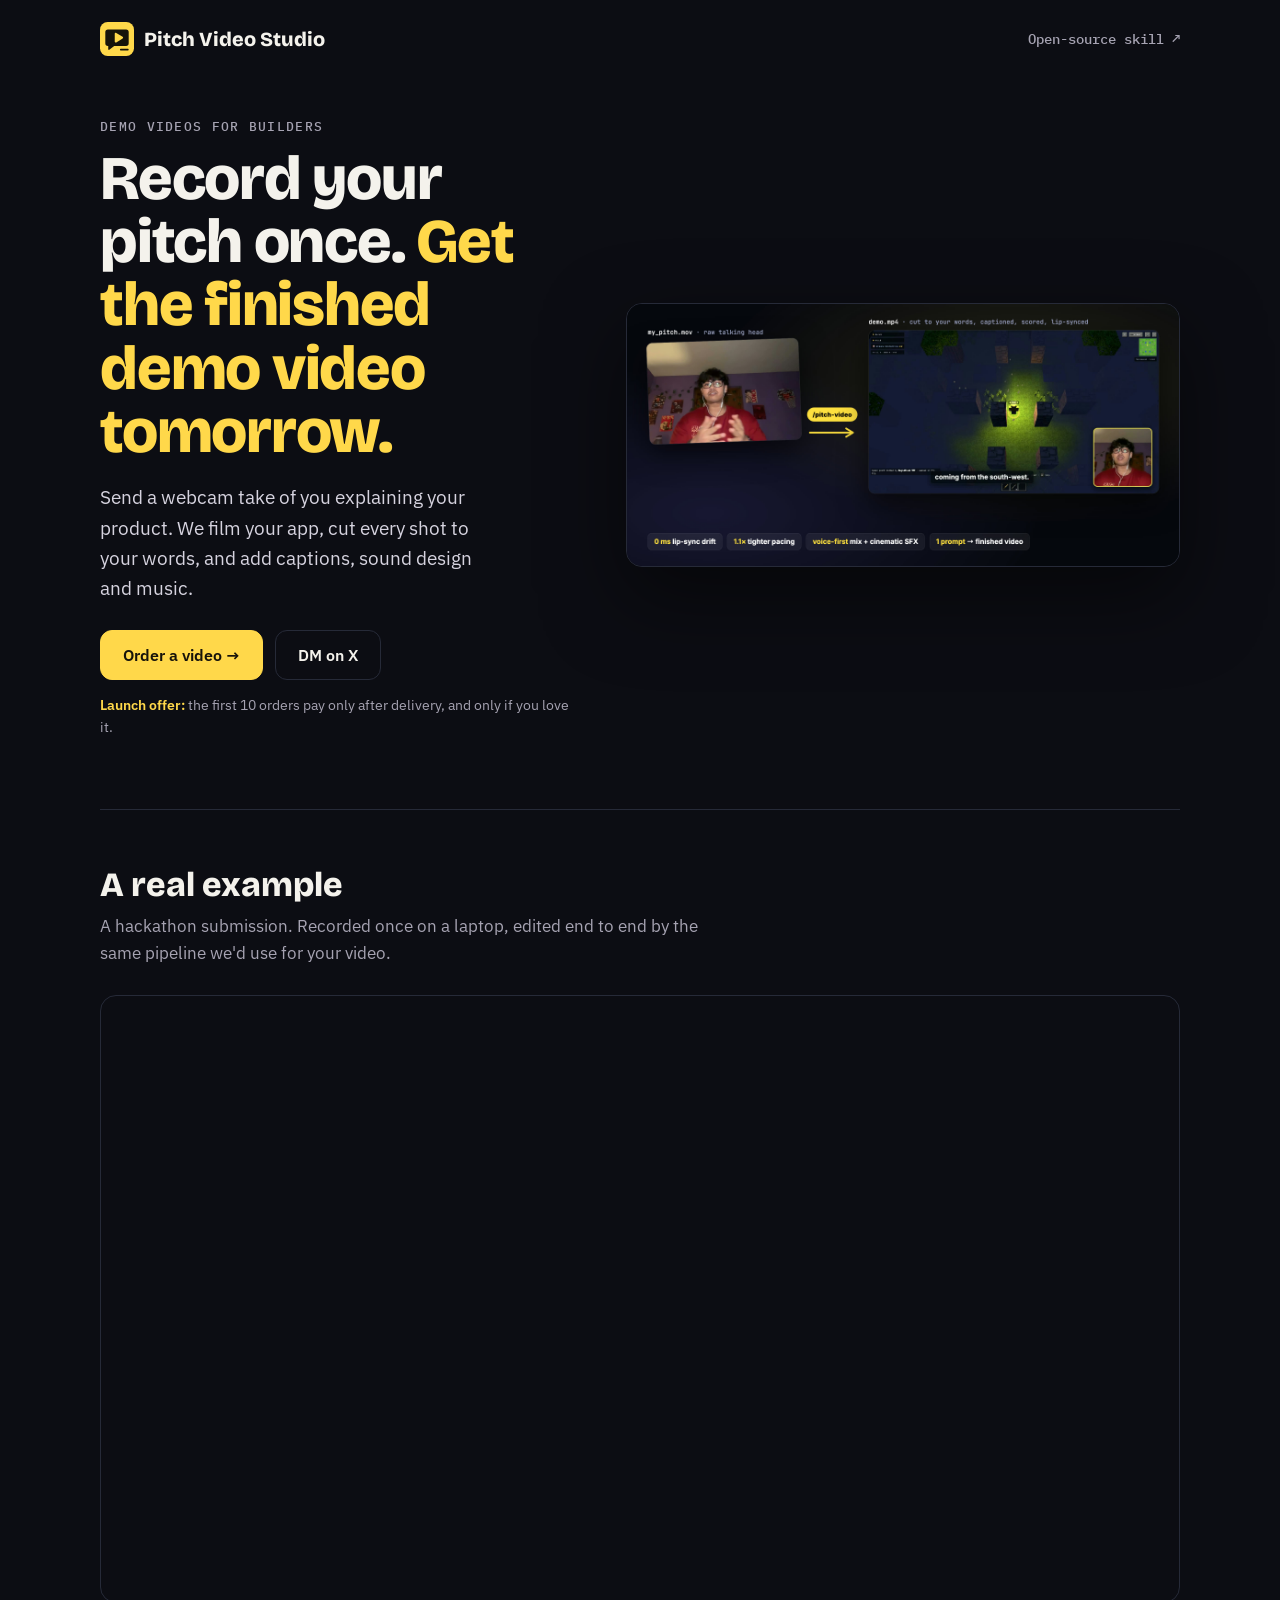
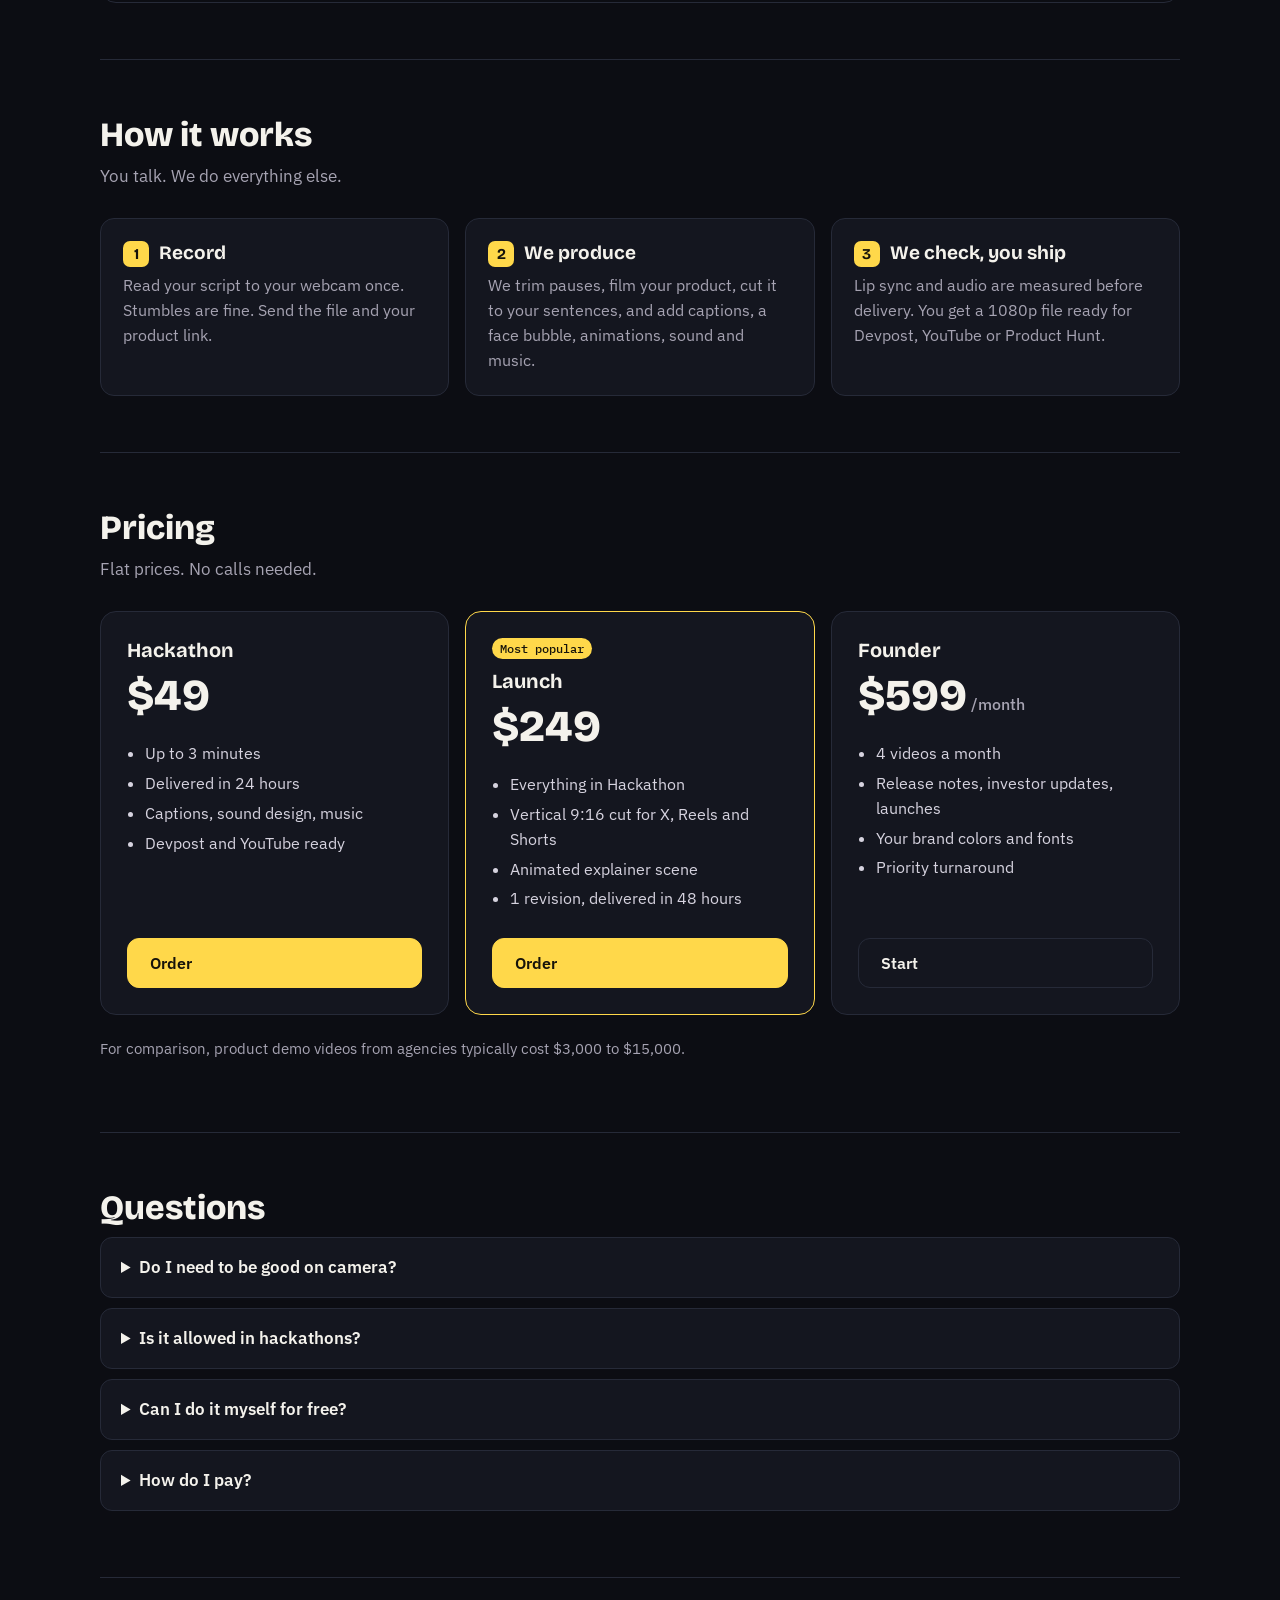
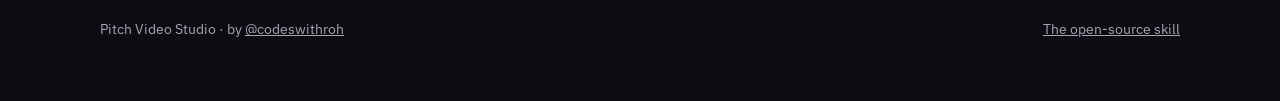
==== docs/index.html @ 8f1be56e "Add Pitch Video Studio order page and order form Co-Authored-By: Claude Opus 5.5 <noreply@anthropic." ====
<!doctype html>
<html lang="en">
<head>
<meta charset="utf-8" />
<meta name="viewport" content="width=device-width, initial-scale=1" />
<title>Pitch Video Studio · Your demo video, done in 24 hours</title>
<meta name="description" content="Record yourself explaining your product once. Get back a finished demo video: product footage cut to your words, captions, sound design and music. From $49, delivered in 24 hours." />
<meta property="og:title" content="Pitch Video Studio" />
<meta property="og:description" content="Record your pitch once. Get a finished demo video in 24 hours. Hackathons from $49." />
<meta property="og:image" content="https://codeswithroh.github.io/pitch-video/assets/hero.jpg" />
<meta name="twitter:card" content="summary_large_image" />
<link rel="icon" href="assets/logo.svg" />
<link href="https://fonts.googleapis.com/css2?family=Bricolage+Grotesque:opsz,wght@12..96,600;12..96,800&family=IBM+Plex+Sans:wght@400;500;600&family=IBM+Plex+Mono:wght@500&display=swap" rel="stylesheet" />
<style>
  :root { --bg:#0c0d13; --panel:#14161f; --line:#262a38; --ink:#f4f2ec; --muted:#a6a3b2; --y:#ffd84a; --yk:#16130a; }
  * { box-sizing: border-box; }
  body { margin:0; background:var(--bg); color:var(--ink); font:400 17px/1.6 "IBM Plex Sans", system-ui, sans-serif; padding-inline:20px; }
  a { color:inherit; }
  .wrap { max-width:1080px; margin:0 auto; }
  nav { display:flex; align-items:center; justify-content:space-between; gap:16px; padding-block:22px; }
  .brand { display:flex; align-items:center; gap:10px; font:800 20px "Bricolage Grotesque", sans-serif; text-decoration:none; }
  .brand img { width:34px; height:34px; }
  .nav a.small { font:500 14px "IBM Plex Mono", monospace; color:var(--muted); text-decoration:none; }
  .hero { display:grid; grid-template-columns: minmax(0,1fr) minmax(0,1.15fr); gap:44px; align-items:center; padding-block:40px 56px; }
  @media (max-width:860px){ .hero { grid-template-columns:1fr; } }
  .eyebrow { font:500 13px "IBM Plex Mono", monospace; letter-spacing:.1em; text-transform:uppercase; color:var(--muted); }
  h1 { font:800 clamp(38px,6vw,62px)/1.02 "Bricolage Grotesque", sans-serif; letter-spacing:-.02em; margin:12px 0 18px; text-wrap:balance; }
  h1 em { font-style:normal; color:var(--y); }
  .lede { font-size:19px; color:#d6d3df; max-width:34ch; }
  .cta { display:flex; flex-wrap:wrap; gap:12px; margin-top:26px; }
  .btn { display:inline-flex; align-items:center; gap:8px; padding:14px 22px; border-radius:12px; font:600 16px "IBM Plex Sans"; text-decoration:none; border:1px solid var(--line); }
  .btn.primary { background:var(--y); color:var(--yk); border-color:var(--y); }
  .btn:focus-visible { outline:3px solid var(--y); outline-offset:3px; }
  .note { margin-top:14px; font-size:14px; color:var(--muted); }
  .note b { color:var(--y); font-weight:600; }
  .media { border-radius:16px; overflow:hidden; border:1px solid var(--line); box-shadow:0 30px 80px rgba(0,0,0,.5); }
  .media img { display:block; width:100%; }
  section { padding-block:56px; border-top:1px solid var(--line); }
  h2 { font:800 34px/1.1 "Bricolage Grotesque", sans-serif; margin:0 0 10px; text-wrap:balance; }
  .sub { color:var(--muted); margin:0 0 28px; max-width:60ch; }
  .steps { display:grid; grid-template-columns:repeat(auto-fit,minmax(240px,1fr)); gap:16px; counter-reset:s; }
  .step { background:var(--panel); border:1px solid var(--line); border-radius:14px; padding:22px; min-width:0; }
  .step h3 { margin:0 0 6px; font:700 19px "Bricolage Grotesque"; }
  .step h3::before { counter-increment:s; content:counter(s); display:inline-grid; place-items:center; width:26px; height:26px; margin-right:10px; border-radius:7px; background:var(--y); color:var(--yk); font-size:15px; }
  .step p { margin:0; color:var(--muted); font-size:15.5px; }
  .video { position:relative; aspect-ratio:16/9; border-radius:16px; overflow:hidden; border:1px solid var(--line); }
  .video iframe { position:absolute; inset:0; width:100%; height:100%; border:0; }
  .prices { display:grid; grid-template-columns:repeat(auto-fit,minmax(260px,1fr)); gap:16px; }
  .price { background:var(--panel); border:1px solid var(--line); border-radius:16px; padding:26px; display:flex; flex-direction:column; min-width:0; }
  .price.pop { border-color:var(--y); }
  .price h3 { margin:0; font:700 20px "Bricolage Grotesque"; }
  .amt { font:800 44px/1 "Bricolage Grotesque"; margin:12px 0 4px; }
  .amt small { font:500 16px "IBM Plex Sans"; color:var(--muted); }
  .price ul { padding-left:18px; margin:14px 0 22px; color:#d6d3df; font-size:15.5px; flex:1; }
  .price li { margin:5px 0; }
  .tag { font:500 12px "IBM Plex Mono"; color:var(--yk); background:var(--y); padding:3px 8px; border-radius:999px; align-self:flex-start; margin-bottom:10px; }
  .compare { margin-top:22px; color:var(--muted); font-size:15px; }
  details { background:var(--panel); border:1px solid var(--line); border-radius:12px; padding:16px 20px; margin:10px 0; }
  summary { cursor:pointer; font-weight:600; }
  details p { margin:10px 0 0; color:#d6d3df; }
  footer { padding-block:40px 60px; border-top:1px solid var(--line); color:var(--muted); font-size:14px; display:flex; flex-wrap:wrap; gap:14px; justify-content:space-between; }
</style>
</head>
<body>
<div class="wrap">
  <nav>
    <a class="brand" href="./"><img src="assets/logo.svg" alt="" />Pitch Video Studio</a>
    <div class="nav"><a class="small" href="https://github.com/codeswithroh/pitch-video">Open-source skill ↗</a></div>
  </nav>

  <div class="hero">
    <div>
      <div class="eyebrow">Demo videos for builders</div>
      <h1>Record your pitch once. <em>Get the finished demo video tomorrow.</em></h1>
      <p class="lede">Send a webcam take of you explaining your product. We film your app, cut every shot to your words, and add captions, sound design and music.</p>
      <div class="cta">
        <a class="btn primary" href="https://github.com/codeswithroh/pitch-video/issues/new?template=order-video.yml">Order a video →</a>
        <a class="btn" href="https://x.com/codeswithroh">DM on X</a>
      </div>
      <p class="note"><b>Launch offer:</b> the first 10 orders pay only after delivery, and only if you love it.</p>
    </div>
    <div class="media"><img src="assets/hero.jpg" alt="A raw webcam recording on the left becomes a finished demo with app footage, captions and a face bubble on the right" /></div>
  </div>

  <section>
    <h2>A real example</h2>
    <p class="sub">A hackathon submission. Recorded once on a laptop, edited end to end by the same pipeline we'd use for your video.</p>
    <div class="video"><iframe src="https://www.youtube-nocookie.com/embed/BbZI25i2Mgo" title="Nightfall demo video" allow="accelerometer; encrypted-media; picture-in-picture" allowfullscreen></iframe></div>
  </section>

  <section>
    <h2>How it works</h2>
    <p class="sub">You talk. We do everything else.</p>
    <div class="steps">
      <div class="step"><h3>Record</h3><p>Read your script to your webcam once. Stumbles are fine. Send the file and your product link.</p></div>
      <div class="step"><h3>We produce</h3><p>We trim pauses, film your product, cut it to your sentences, and add captions, a face bubble, animations, sound and music.</p></div>
      <div class="step"><h3>We check, you ship</h3><p>Lip sync and audio are measured before delivery. You get a 1080p file ready for Devpost, YouTube or Product Hunt.</p></div>
    </div>
  </section>

  <section>
    <h2>Pricing</h2>
    <p class="sub">Flat prices. No calls needed.</p>
    <div class="prices">
      <div class="price">
        <h3>Hackathon</h3>
        <div class="amt">$49</div>
        <ul><li>Up to 3 minutes</li><li>Delivered in 24 hours</li><li>Captions, sound design, music</li><li>Devpost and YouTube ready</li></ul>
        <a class="btn primary" href="https://github.com/codeswithroh/pitch-video/issues/new?template=order-video.yml">Order</a>
      </div>
      <div class="price pop">
        <span class="tag">Most popular</span>
        <h3>Launch</h3>
        <div class="amt">$249</div>
        <ul><li>Everything in Hackathon</li><li>Vertical 9:16 cut for X, Reels and Shorts</li><li>Animated explainer scene</li><li>1 revision, delivered in 48 hours</li></ul>
        <a class="btn primary" href="https://github.com/codeswithroh/pitch-video/issues/new?template=order-video.yml">Order</a>
      </div>
      <div class="price">
        <h3>Founder</h3>
        <div class="amt">$599<small> /month</small></div>
        <ul><li>4 videos a month</li><li>Release notes, investor updates, launches</li><li>Your brand colors and fonts</li><li>Priority turnaround</li></ul>
        <a class="btn" href="https://github.com/codeswithroh/pitch-video/issues/new?template=order-video.yml">Start</a>
      </div>
    </div>
    <p class="compare">For comparison, product demo videos from agencies typically cost $3,000 to $15,000.</p>
  </section>

  <section>
    <h2>Questions</h2>
    <details><summary>Do I need to be good on camera?</summary><p>No. Read your script once, at your normal pace. We cut the pauses and tighten the pacing, so it comes out sounding confident.</p></details>
    <details><summary>Is it allowed in hackathons?</summary><p>Yes. Hackathons judge your project, and the video is how you present it. It's your voice, your product and your words. Check your event's rules for anything specific, such as length limits.</p></details>
    <details><summary>Can I do it myself for free?</summary><p>Yes. The whole pipeline is open source as an agent skill. This service is for when you'd rather spend the evening building than setting up ffmpeg.</p></details>
    <details><summary>How do I pay?</summary><p>For the launch offer, you pay after you've seen the finished video. We send a payment link with the delivery.</p></details>
  </section>

  <footer>
    <span>Pitch Video Studio · by <a href="https://x.com/codeswithroh">@codeswithroh</a></span>
    <span><a href="https://github.com/codeswithroh/pitch-video">The open-source skill</a></span>
  </footer>
</div>
</body>
</html>
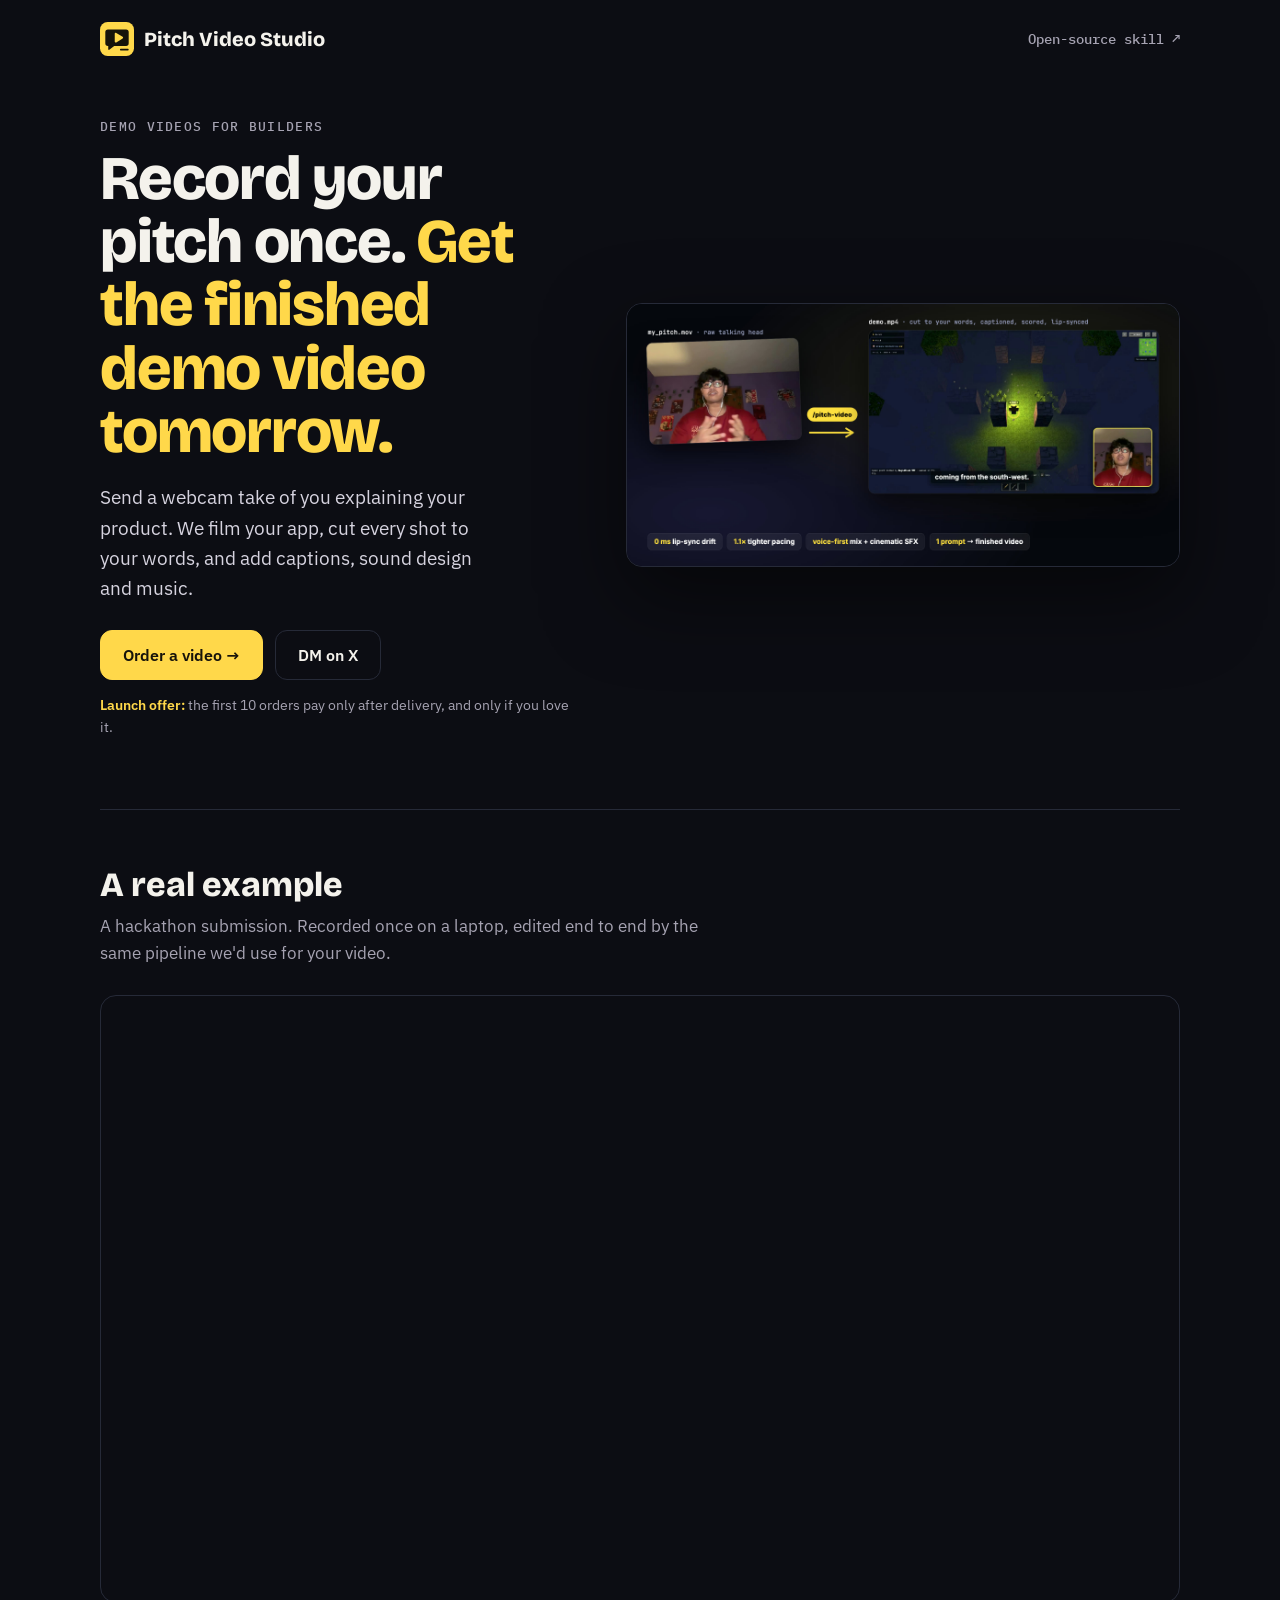
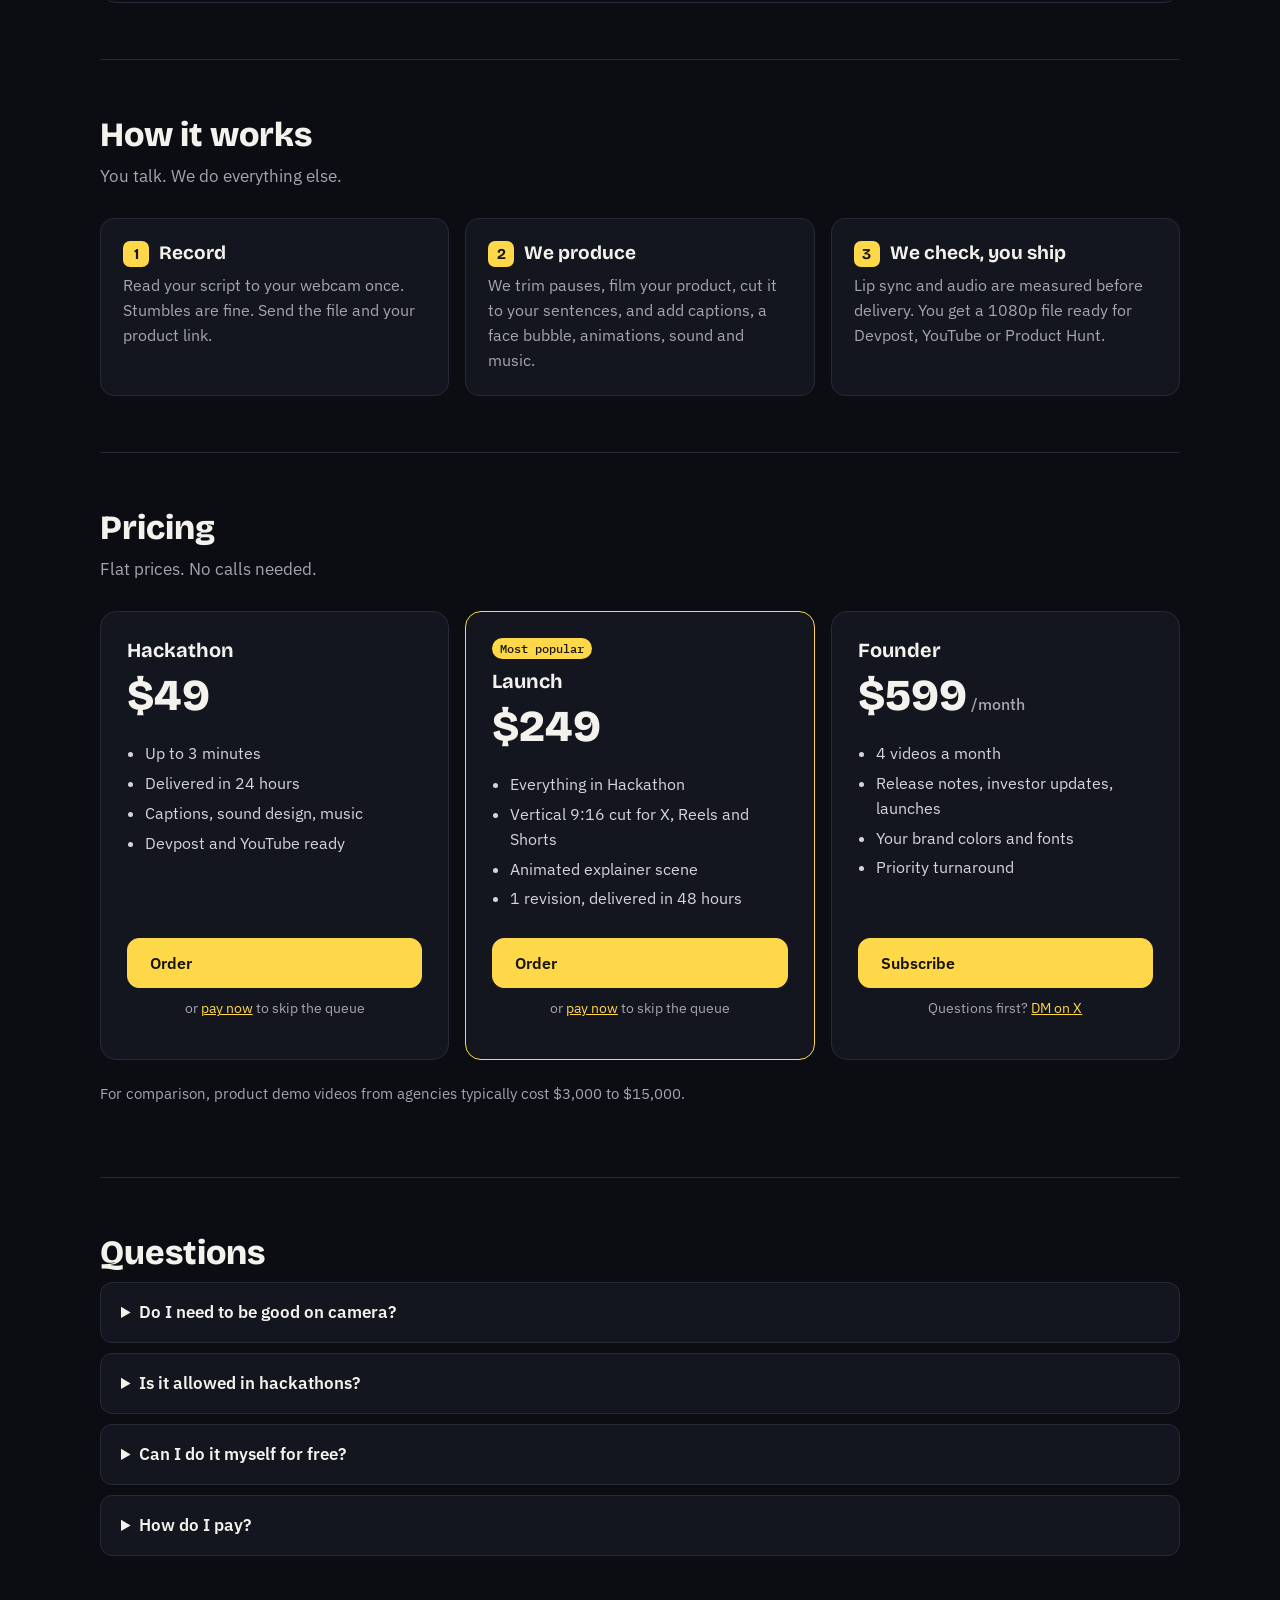
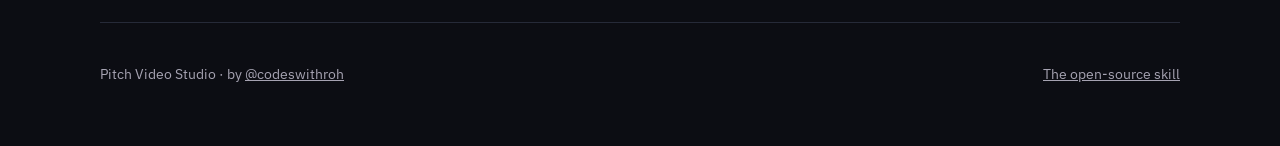
==== commit c46c3862: "Add Dodo Payments checkout links to Studio pricing Co-Authored-By: Claude Opus 5.5 <noreply@anthropi" ====
--- a/docs/index.html
+++ b/docs/index.html
@@ -7,7 +7,7 @@
 <meta name="description" content="Record yourself explaining your product once. Get back a finished demo video: product footage cut to your words, captions, sound design and music. From $49, delivered in 24 hours." />
 <meta property="og:title" content="Pitch Video Studio" />
 <meta property="og:description" content="Record your pitch once. Get a finished demo video in 24 hours. Hackathons from $49." />
-<meta property="og:image" content="https://codeswithroh.github.io/pitch-video/assets/hero.jpg" />
+<meta property="og:image" content="https://pitch-video-studio.vercel.app/assets/hero.jpg" />
 <meta name="twitter:card" content="summary_large_image" />
 <link rel="icon" href="assets/logo.svg" />
 <link href="https://fonts.googleapis.com/css2?family=Bricolage+Grotesque:opsz,wght@12..96,600;12..96,800&family=IBM+Plex+Sans:wght@400;500;600&family=IBM+Plex+Mono:wght@500&display=swap" rel="stylesheet" />
@@ -55,6 +55,8 @@
   .price li { margin:5px 0; }
   .tag { font:500 12px "IBM Plex Mono"; color:var(--yk); background:var(--y); padding:3px 8px; border-radius:999px; align-self:flex-start; margin-bottom:10px; }
   .compare { margin-top:22px; color:var(--muted); font-size:15px; }
+  .paynow { margin-top:10px; font-size:13.5px; color:var(--muted); text-align:center; }
+  .paynow a { color:var(--y); }
   details { background:var(--panel); border:1px solid var(--line); border-radius:12px; padding:16px 20px; margin:10px 0; }
   summary { cursor:pointer; font-weight:600; }
   details p { margin:10px 0 0; color:#d6d3df; }
@@ -107,6 +109,7 @@
         <div class="amt">$49</div>
         <ul><li>Up to 3 minutes</li><li>Delivered in 24 hours</li><li>Captions, sound design, music</li><li>Devpost and YouTube ready</li></ul>
         <a class="btn primary" href="https://github.com/codeswithroh/pitch-video/issues/new?template=order-video.yml">Order</a>
+        <p class="paynow">or <a href="https://checkout.dodopayments.com/buy/pdt_0NpbO4npvhI3LvbsGiNmN?quantity=1">pay now</a> to skip the queue</p>
       </div>
       <div class="price pop">
         <span class="tag">Most popular</span>
@@ -114,12 +117,14 @@
         <div class="amt">$249</div>
         <ul><li>Everything in Hackathon</li><li>Vertical 9:16 cut for X, Reels and Shorts</li><li>Animated explainer scene</li><li>1 revision, delivered in 48 hours</li></ul>
         <a class="btn primary" href="https://github.com/codeswithroh/pitch-video/issues/new?template=order-video.yml">Order</a>
+        <p class="paynow">or <a href="https://checkout.dodopayments.com/buy/pdt_0NpbOHxEZ4cwWVidycPoA?quantity=1">pay now</a> to skip the queue</p>
       </div>
       <div class="price">
         <h3>Founder</h3>
         <div class="amt">$599<small> /month</small></div>
         <ul><li>4 videos a month</li><li>Release notes, investor updates, launches</li><li>Your brand colors and fonts</li><li>Priority turnaround</li></ul>
-        <a class="btn" href="https://github.com/codeswithroh/pitch-video/issues/new?template=order-video.yml">Start</a>
+        <a class="btn primary" href="https://checkout.dodopayments.com/buy/pdt_0NpbOUNOokiWWVL6PQBvu?quantity=1">Subscribe</a>
+        <p class="paynow">Questions first? <a href="https://x.com/codeswithroh">DM on X</a></p>
       </div>
     </div>
     <p class="compare">For comparison, product demo videos from agencies typically cost $3,000 to $15,000.</p>
@@ -130,7 +135,7 @@
     <details><summary>Do I need to be good on camera?</summary><p>No. Read your script once, at your normal pace. We cut the pauses and tighten the pacing, so it comes out sounding confident.</p></details>
     <details><summary>Is it allowed in hackathons?</summary><p>Yes. Hackathons judge your project, and the video is how you present it. It's your voice, your product and your words. Check your event's rules for anything specific, such as length limits.</p></details>
     <details><summary>Can I do it myself for free?</summary><p>Yes. The whole pipeline is open source as an agent skill. This service is for when you'd rather spend the evening building than setting up ffmpeg.</p></details>
-    <details><summary>How do I pay?</summary><p>For the launch offer, you pay after you've seen the finished video. We send a payment link with the delivery.</p></details>
+    <details><summary>How do I pay?</summary><p>For the launch offer, you pay after you've seen the finished video, through secure checkout (cards, UPI and local payment methods, in your currency). You can also pay upfront to go to the front of the queue.</p></details>
   </section>
 
   <footer>
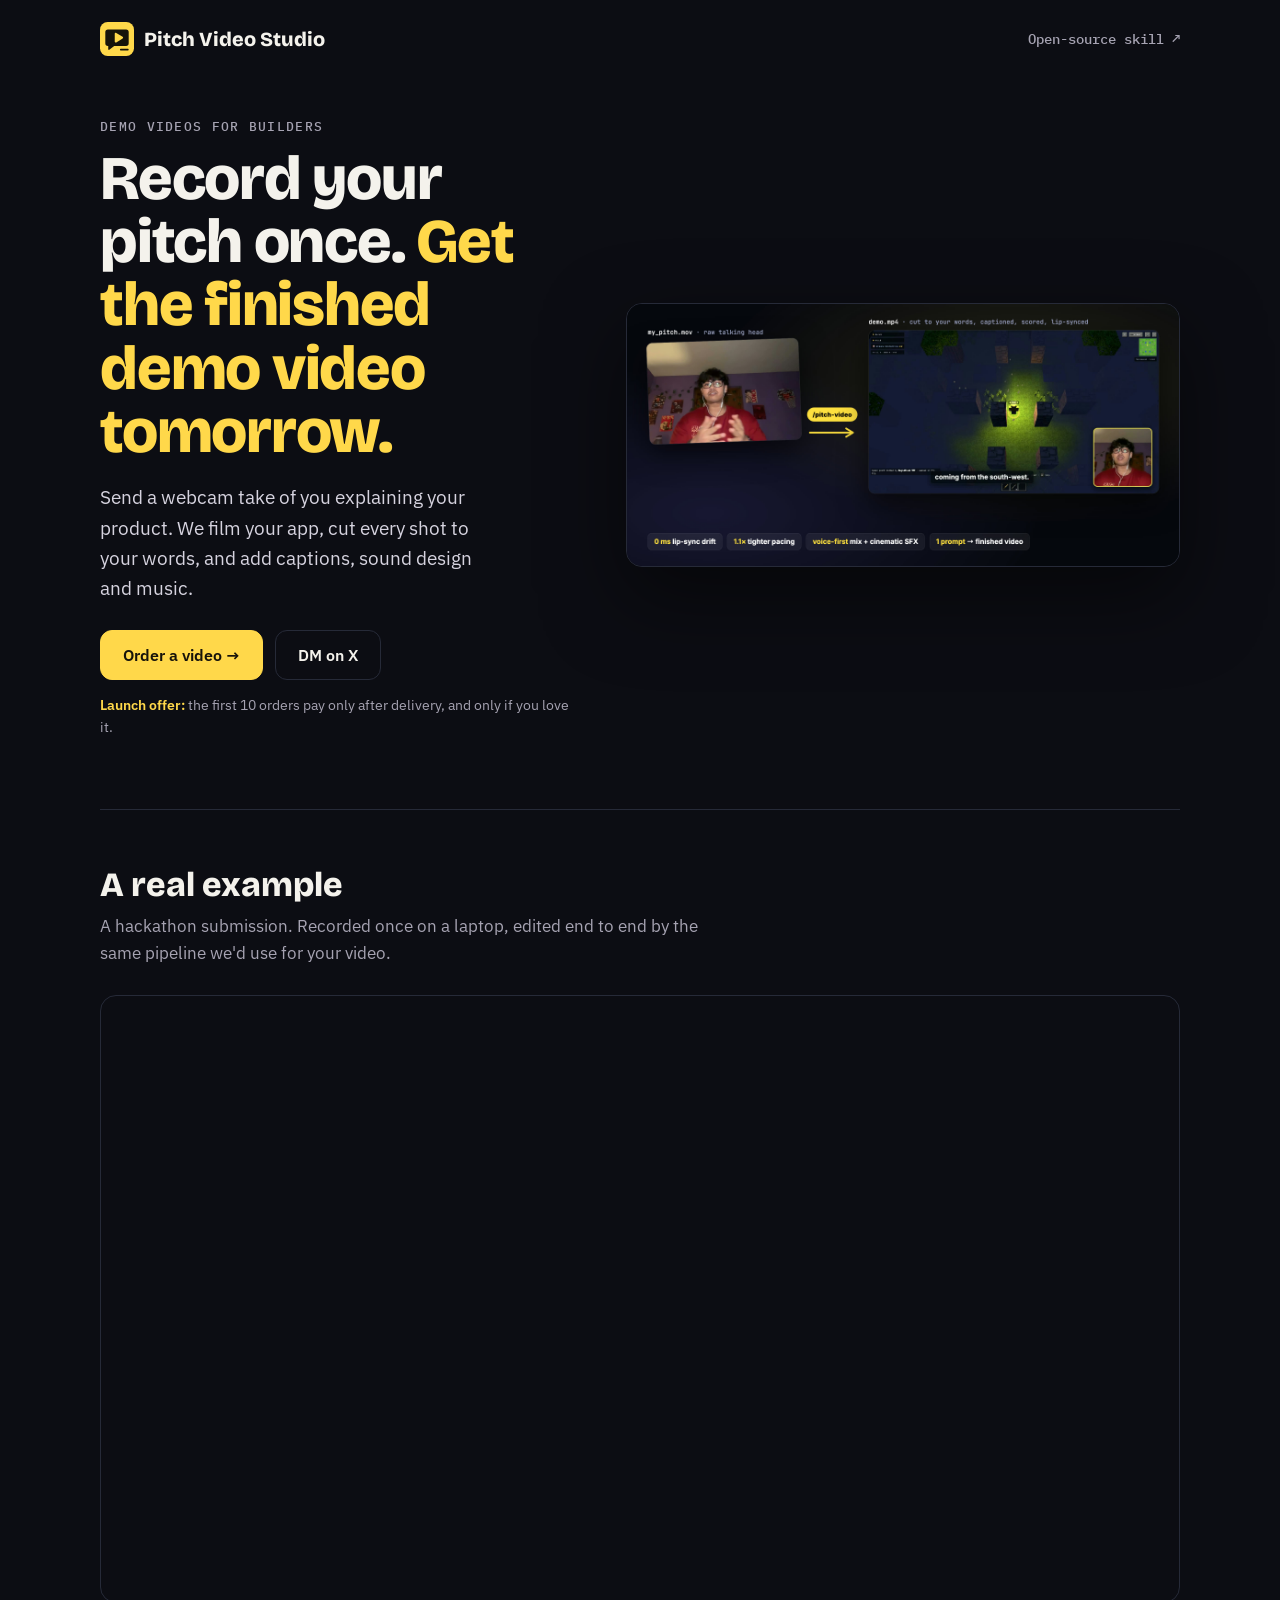
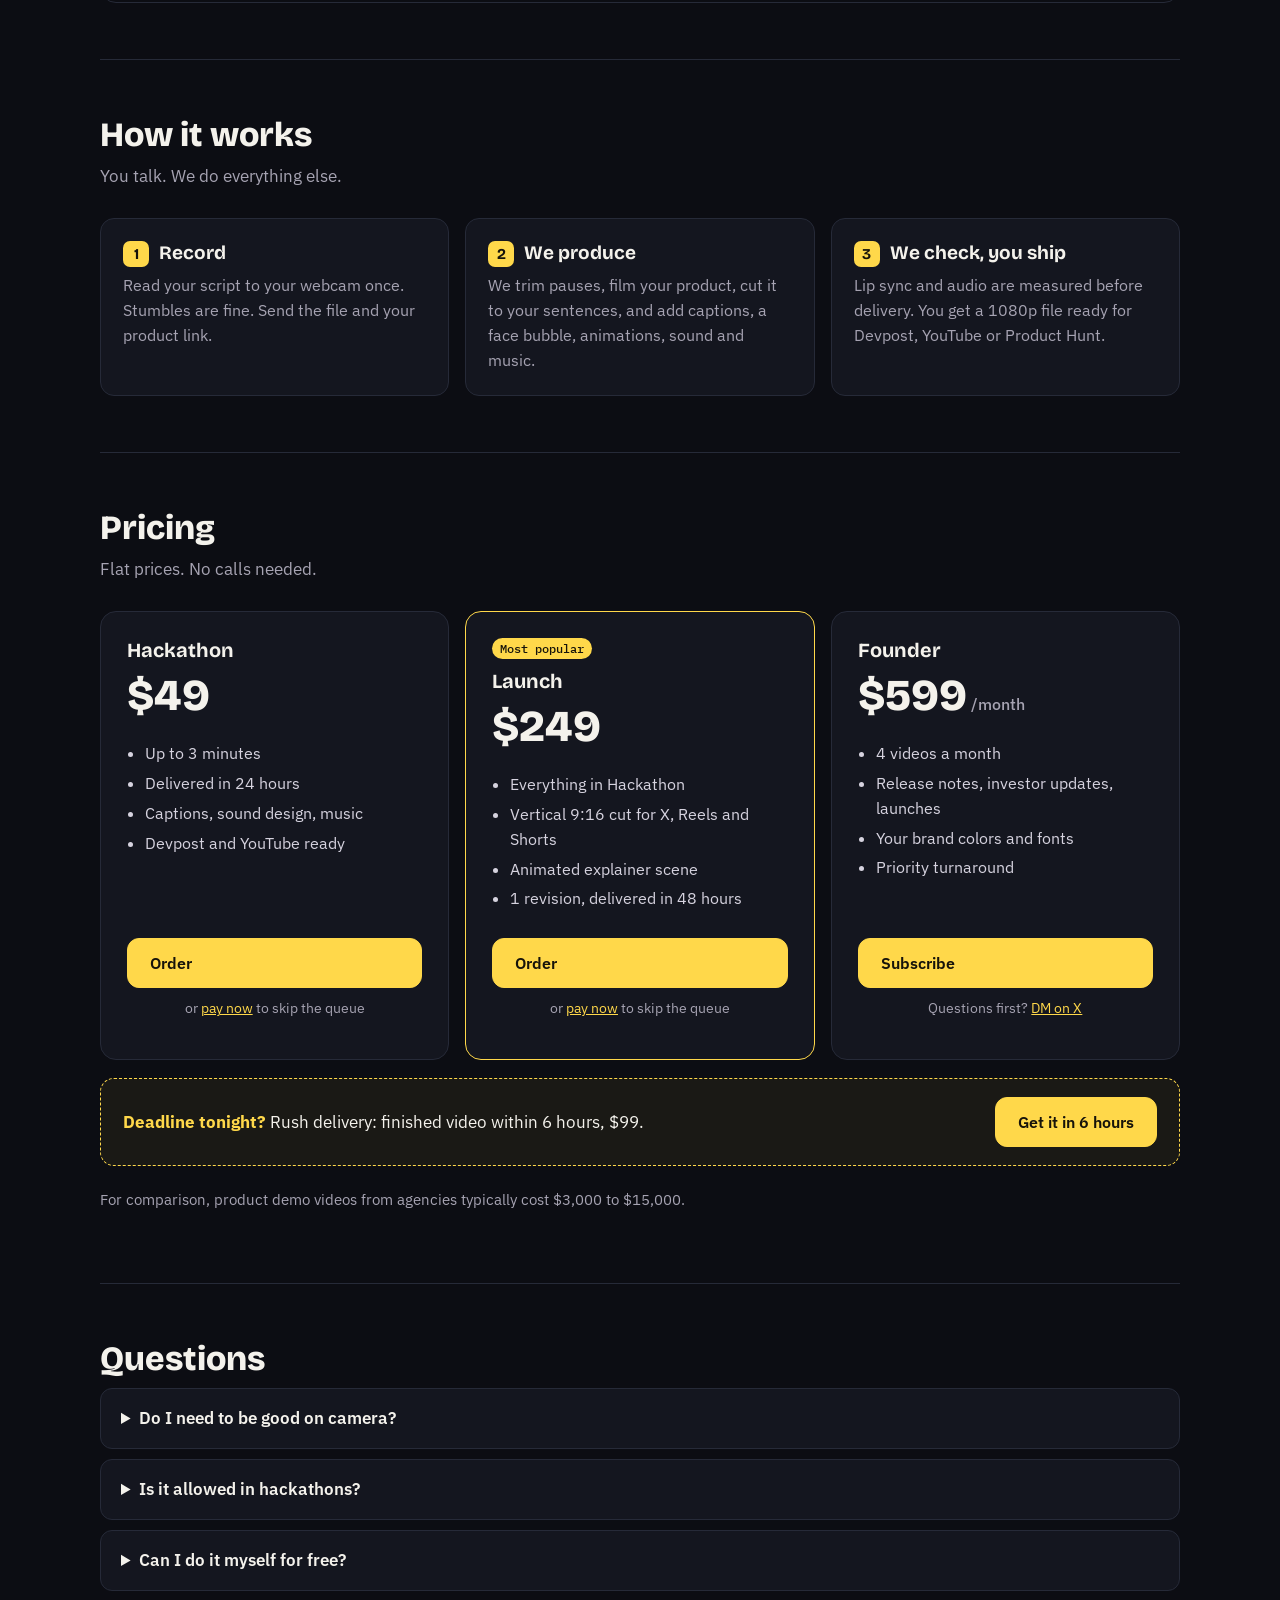
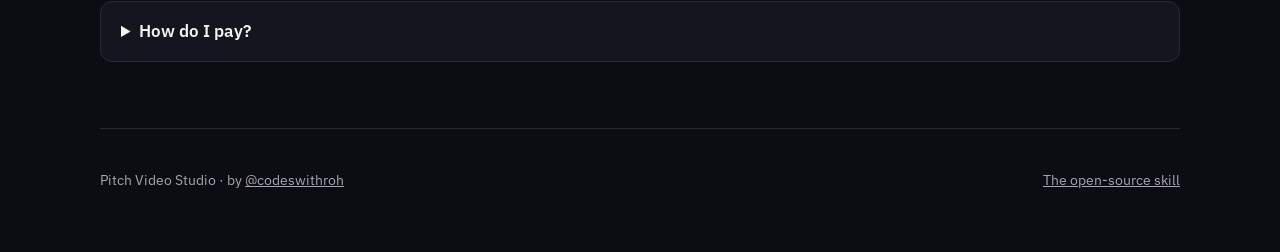
==== commit 641322d0: "Add 6-hour rush option to Studio page Co-Authored-By: Claude Opus 5.5 <noreply@anthropic.com>" ====
--- a/docs/index.html
+++ b/docs/index.html
@@ -57,6 +57,8 @@
   .compare { margin-top:22px; color:var(--muted); font-size:15px; }
   .paynow { margin-top:10px; font-size:13.5px; color:var(--muted); text-align:center; }
   .paynow a { color:var(--y); }
+  .rush { margin-top:18px; display:flex; flex-wrap:wrap; gap:14px; align-items:center; justify-content:space-between; padding:18px 22px; border-radius:14px; border:1px dashed var(--y); background:rgba(255,216,74,.06); }
+  .rush b { color:var(--y); }
   details { background:var(--panel); border:1px solid var(--line); border-radius:12px; padding:16px 20px; margin:10px 0; }
   summary { cursor:pointer; font-weight:600; }
   details p { margin:10px 0 0; color:#d6d3df; }
@@ -127,6 +129,7 @@
         <p class="paynow">Questions first? <a href="https://x.com/codeswithroh">DM on X</a></p>
       </div>
     </div>
+    <div class="rush"><div><b>Deadline tonight?</b> Rush delivery: finished video within 6 hours, $99.</div><a class="btn primary" href="https://checkout.dodopayments.com/buy/pdt_0NpbQwJOxbEH2zFn1dTPX?quantity=1">Get it in 6 hours</a></div>
     <p class="compare">For comparison, product demo videos from agencies typically cost $3,000 to $15,000.</p>
   </section>
 
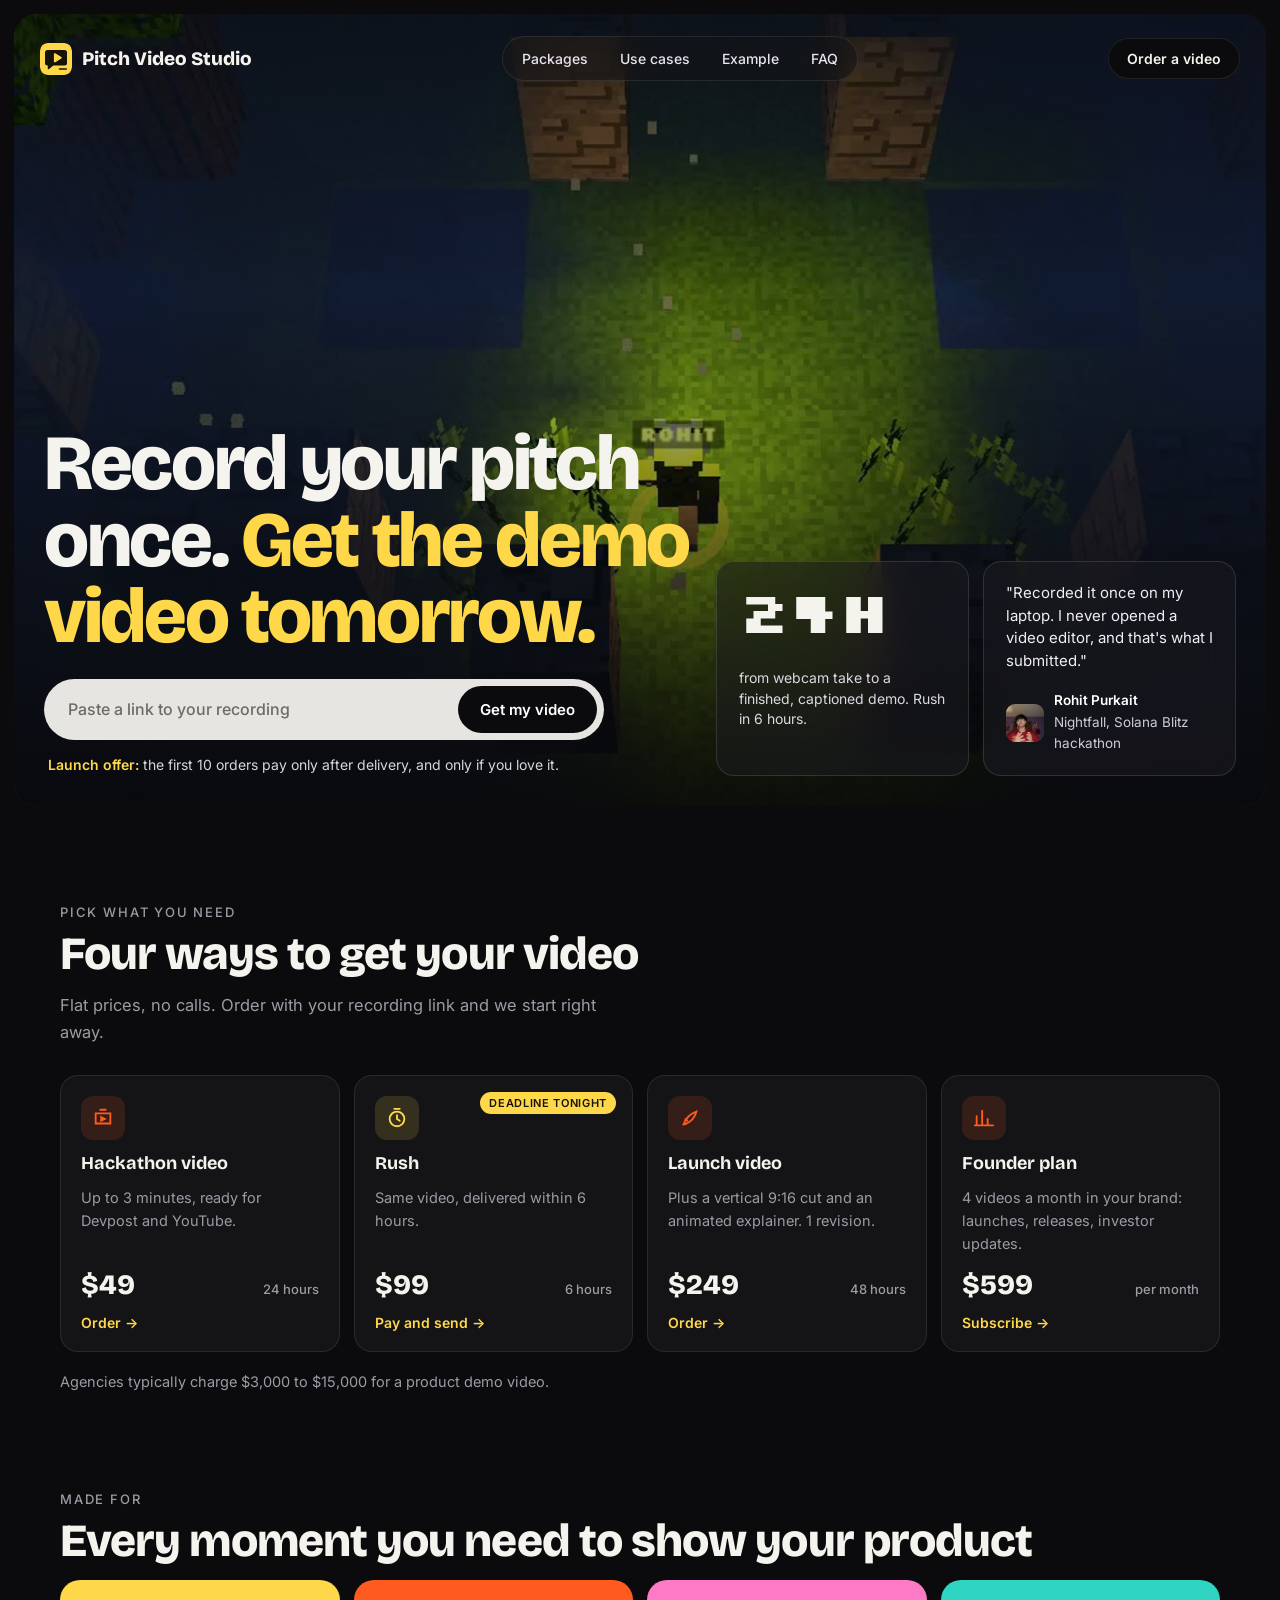
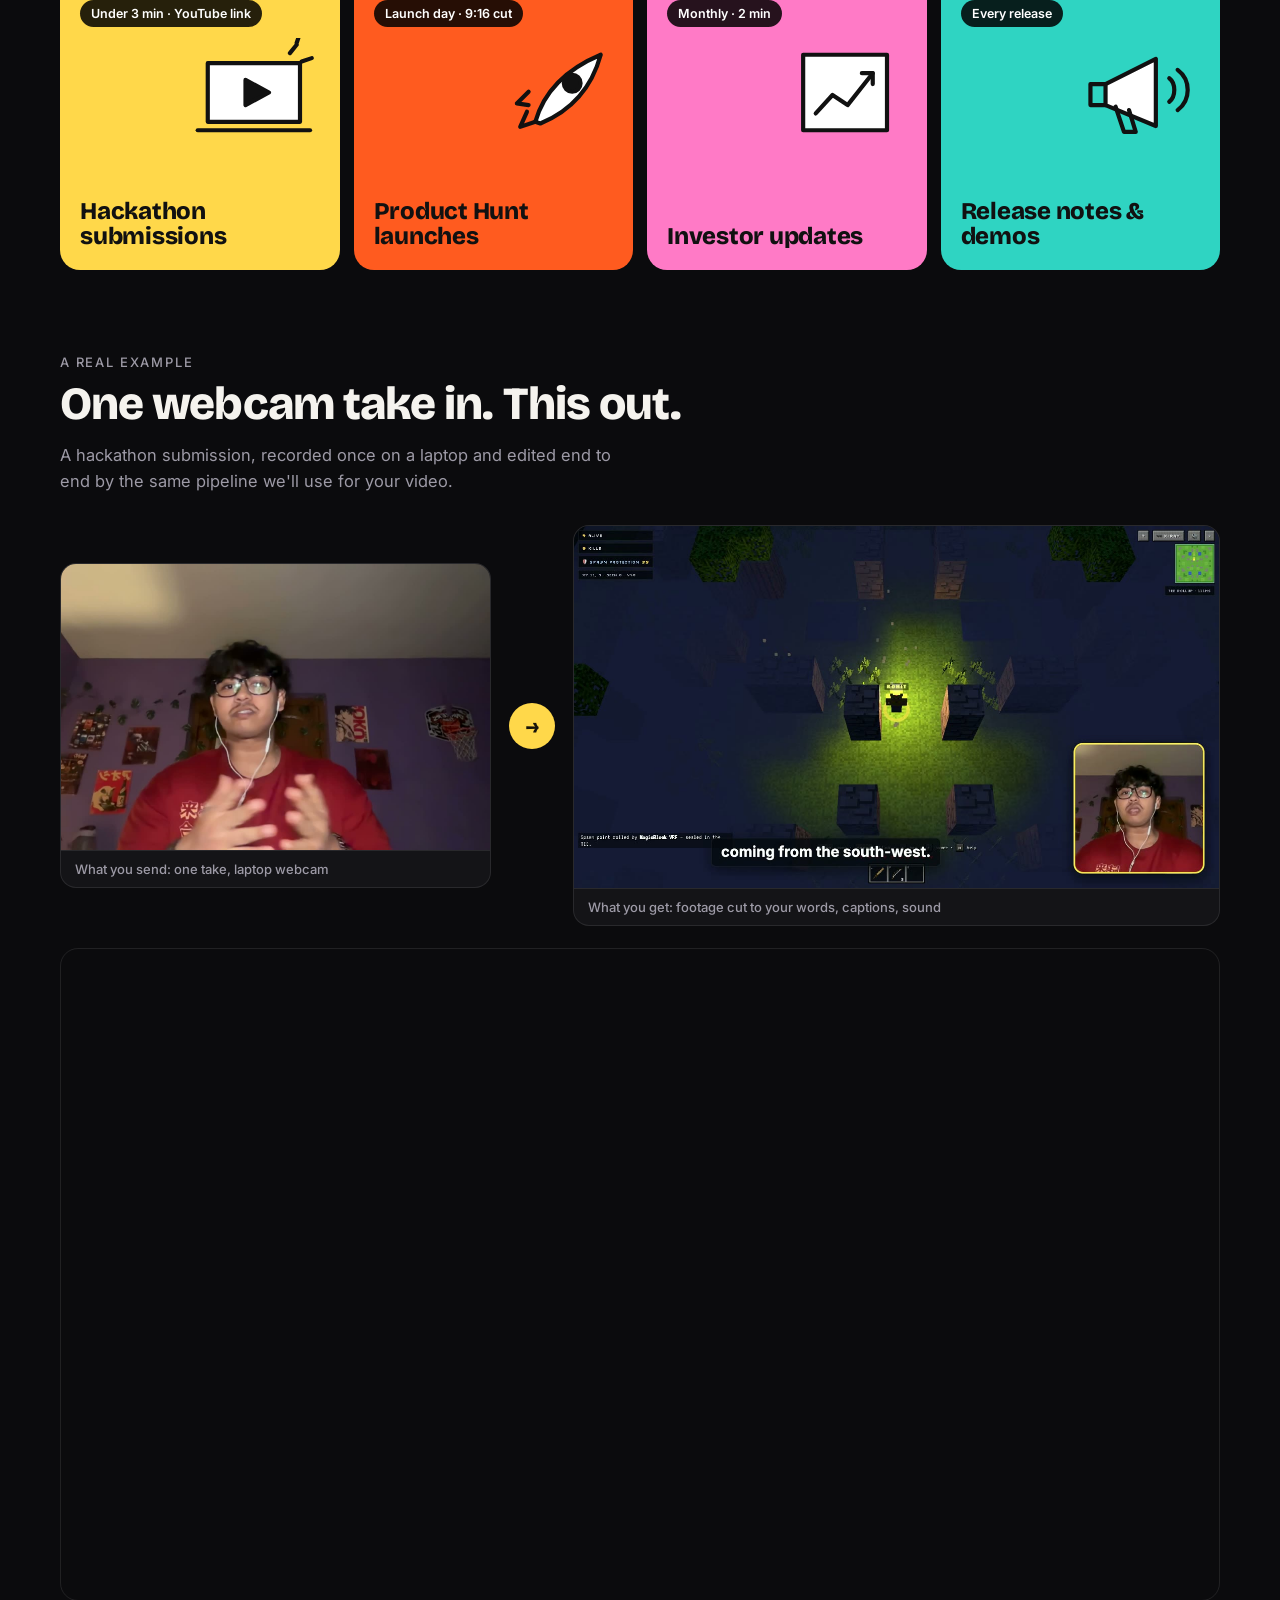
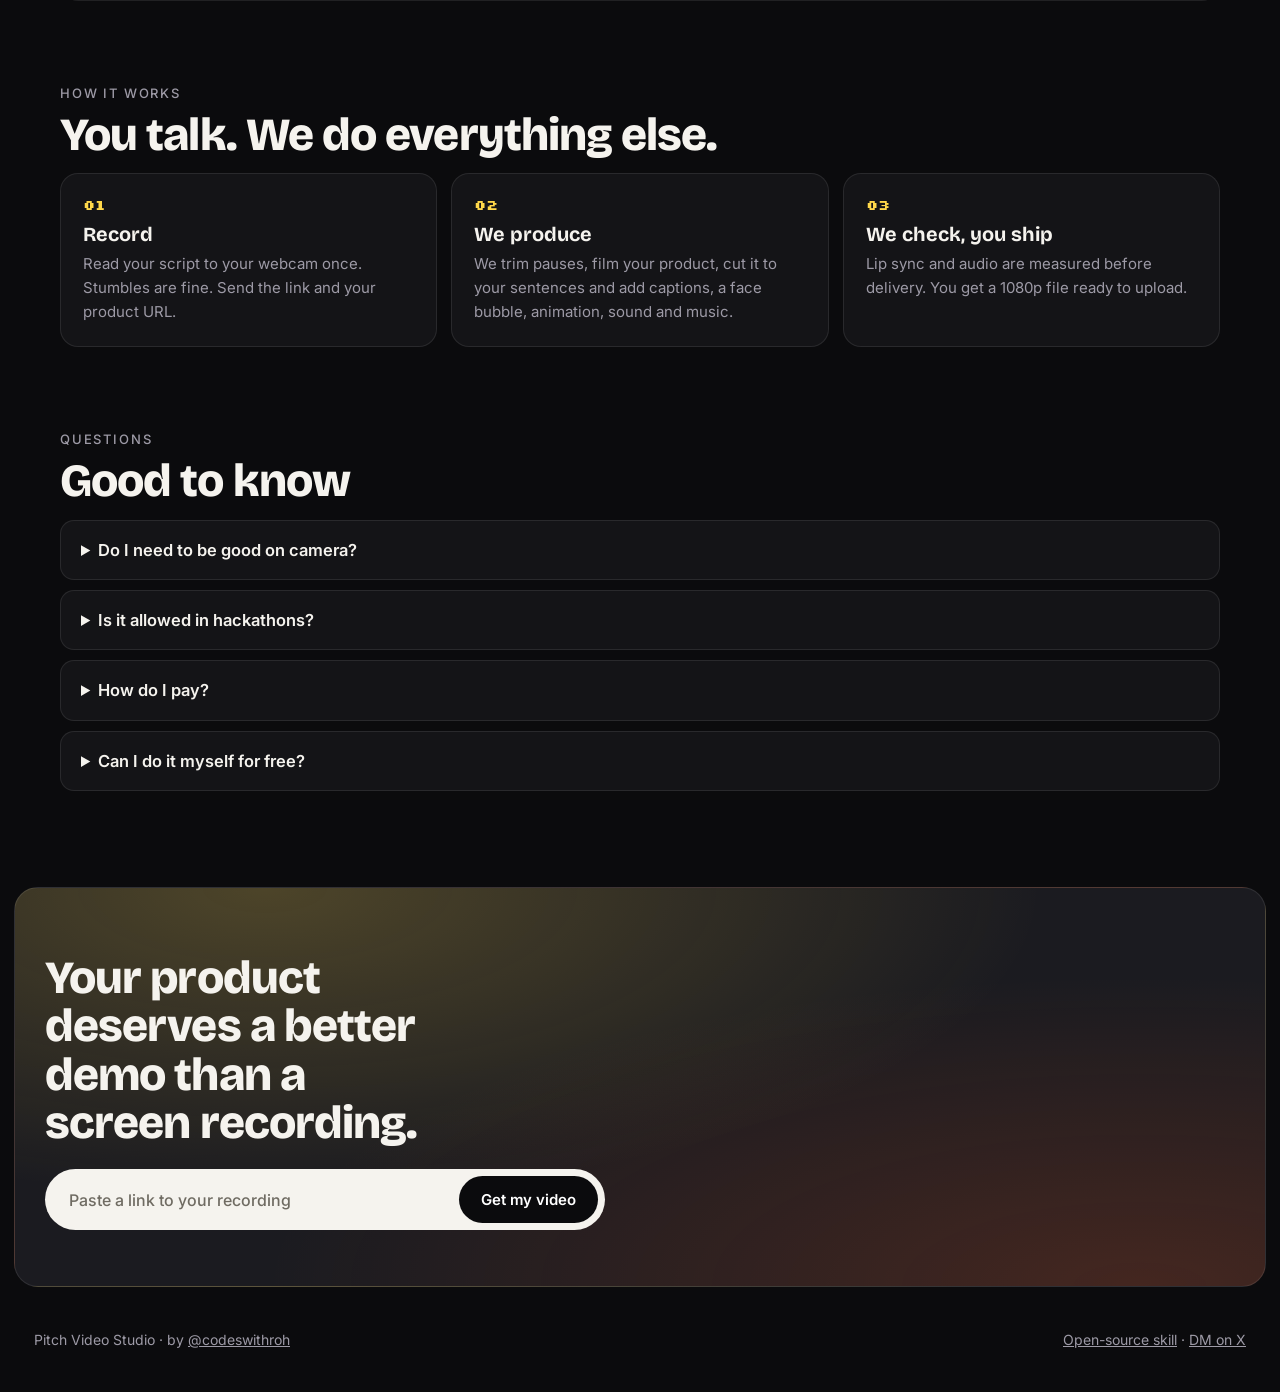
==== commit 1e83088a: "Redesign Studio landing page: cinematic video hero, glass proof cards, package tiles, use-case cards" ====
--- a/docs/index.html
+++ b/docs/index.html
@@ -6,145 +6,273 @@
 <title>Pitch Video Studio · Your demo video, done in 24 hours</title>
 <meta name="description" content="Record yourself explaining your product once. Get back a finished demo video: product footage cut to your words, captions, sound design and music. From $49, delivered in 24 hours." />
 <meta property="og:title" content="Pitch Video Studio" />
-<meta property="og:description" content="Record your pitch once. Get a finished demo video in 24 hours. Hackathons from $49." />
+<meta property="og:description" content="Record your pitch once. Get the finished demo video in 24 hours. From $49." />
 <meta property="og:image" content="https://pitch-video-studio.vercel.app/assets/hero.jpg" />
 <meta name="twitter:card" content="summary_large_image" />
 <link rel="icon" href="assets/logo.svg" />
-<link href="https://fonts.googleapis.com/css2?family=Bricolage+Grotesque:opsz,wght@12..96,600;12..96,800&family=IBM+Plex+Sans:wght@400;500;600&family=IBM+Plex+Mono:wght@500&display=swap" rel="stylesheet" />
+<link rel="preconnect" href="https://fonts.googleapis.com" />
+<link href="https://fonts.googleapis.com/css2?family=Bricolage+Grotesque:opsz,wght@12..96,500;12..96,700;12..96,800&family=Inter:wght@400;500;600&family=Silkscreen:wght@400;700&display=swap" rel="stylesheet" />
 <style>
-  :root { --bg:#0c0d13; --panel:#14161f; --line:#262a38; --ink:#f4f2ec; --muted:#a6a3b2; --y:#ffd84a; --yk:#16130a; }
-  * { box-sizing: border-box; }
-  body { margin:0; background:var(--bg); color:var(--ink); font:400 17px/1.6 "IBM Plex Sans", system-ui, sans-serif; padding-inline:20px; }
+  :root {
+    --bg:#0b0b0d; --panel:#141417; --panel2:#1b1b20; --line:rgba(255,255,255,.09); --ink:#f5f3ee; --muted:#9d9aa6;
+    --y:#ffd84a; --o:#ff5b1f; --pink:#ff7ac6; --teal:#2fd4c2; --yk:#16130a;
+    --head:"Bricolage Grotesque", ui-sans-serif, system-ui, sans-serif; --body:"Inter", ui-sans-serif, system-ui, sans-serif; --pixel:"Silkscreen", ui-monospace, monospace;
+  }
+  * { box-sizing:border-box; }
+  html { scroll-behavior:smooth; }
+  body { margin:0; background:var(--bg); color:var(--ink); font:400 16.5px/1.6 var(--body); }
   a { color:inherit; }
-  .wrap { max-width:1080px; margin:0 auto; }
-  nav { display:flex; align-items:center; justify-content:space-between; gap:16px; padding-block:22px; }
-  .brand { display:flex; align-items:center; gap:10px; font:800 20px "Bricolage Grotesque", sans-serif; text-decoration:none; }
-  .brand img { width:34px; height:34px; }
-  .nav a.small { font:500 14px "IBM Plex Mono", monospace; color:var(--muted); text-decoration:none; }
-  .hero { display:grid; grid-template-columns: minmax(0,1fr) minmax(0,1.15fr); gap:44px; align-items:center; padding-block:40px 56px; }
-  @media (max-width:860px){ .hero { grid-template-columns:1fr; } }
-  .eyebrow { font:500 13px "IBM Plex Mono", monospace; letter-spacing:.1em; text-transform:uppercase; color:var(--muted); }
-  h1 { font:800 clamp(38px,6vw,62px)/1.02 "Bricolage Grotesque", sans-serif; letter-spacing:-.02em; margin:12px 0 18px; text-wrap:balance; }
-  h1 em { font-style:normal; color:var(--y); }
-  .lede { font-size:19px; color:#d6d3df; max-width:34ch; }
-  .cta { display:flex; flex-wrap:wrap; gap:12px; margin-top:26px; }
-  .btn { display:inline-flex; align-items:center; gap:8px; padding:14px 22px; border-radius:12px; font:600 16px "IBM Plex Sans"; text-decoration:none; border:1px solid var(--line); }
-  .btn.primary { background:var(--y); color:var(--yk); border-color:var(--y); }
-  .btn:focus-visible { outline:3px solid var(--y); outline-offset:3px; }
-  .note { margin-top:14px; font-size:14px; color:var(--muted); }
-  .note b { color:var(--y); font-weight:600; }
-  .media { border-radius:16px; overflow:hidden; border:1px solid var(--line); box-shadow:0 30px 80px rgba(0,0,0,.5); }
-  .media img { display:block; width:100%; }
-  section { padding-block:56px; border-top:1px solid var(--line); }
-  h2 { font:800 34px/1.1 "Bricolage Grotesque", sans-serif; margin:0 0 10px; text-wrap:balance; }
-  .sub { color:var(--muted); margin:0 0 28px; max-width:60ch; }
-  .steps { display:grid; grid-template-columns:repeat(auto-fit,minmax(240px,1fr)); gap:16px; counter-reset:s; }
-  .step { background:var(--panel); border:1px solid var(--line); border-radius:14px; padding:22px; min-width:0; }
-  .step h3 { margin:0 0 6px; font:700 19px "Bricolage Grotesque"; }
-  .step h3::before { counter-increment:s; content:counter(s); display:inline-grid; place-items:center; width:26px; height:26px; margin-right:10px; border-radius:7px; background:var(--y); color:var(--yk); font-size:15px; }
-  .step p { margin:0; color:var(--muted); font-size:15.5px; }
-  .video { position:relative; aspect-ratio:16/9; border-radius:16px; overflow:hidden; border:1px solid var(--line); }
+  img, video { max-width:100%; display:block; }
+  .wrap { max-width:1200px; margin:0 auto; padding-inline:20px; }
+
+  /* ── Hero: full-bleed looping demo, Farce-style glass cards ── */
+  .hero { position:relative; margin:14px; border-radius:24px; overflow:hidden; min-height:min(88vh, 860px); display:flex; flex-direction:column; isolation:isolate; }
+  .hero video, .hero .poster { position:absolute; inset:0; width:100%; height:100%; object-fit:cover; z-index:-2; }
+  .hero::after { content:""; position:absolute; inset:0; z-index:-1;
+    background: linear-gradient(180deg, rgba(8,8,10,.55) 0%, rgba(8,8,10,.15) 35%, rgba(8,8,10,.55) 65%, rgba(8,8,10,.92) 100%); }
+  nav { display:flex; align-items:center; justify-content:space-between; gap:16px; padding:22px 26px; }
+  .brand { display:flex; align-items:center; gap:10px; font:800 19px var(--head); text-decoration:none; }
+  .brand img { width:32px; height:32px; border-radius:8px; }
+  .navpill { display:flex; gap:4px; padding:5px; border-radius:999px; background:rgba(20,20,24,.55); backdrop-filter:blur(14px); border:1px solid var(--line); }
+  .navpill a { padding:8px 14px; border-radius:999px; text-decoration:none; font:500 14px var(--body); color:#e7e4ee; }
+  .navpill a:hover { background:rgba(255,255,255,.08); }
+  .navcta { padding:11px 18px; border-radius:999px; background:#0b0b0d; color:var(--ink); text-decoration:none; font:600 14px var(--body); border:1px solid var(--line); }
+  @media (max-width:820px){ .navpill { display:none; } }
+  .herobody { margin-top:auto; display:grid; grid-template-columns:minmax(0,1.25fr) minmax(0,1fr); gap:22px; align-items:end; padding:0 30px 30px; }
+  @media (max-width:980px){ .herobody { grid-template-columns:1fr; } }
+  h1 { font:800 clamp(40px,6.4vw,78px)/.98 var(--head); letter-spacing:-.03em; margin:0 0 24px; text-wrap:balance; }
+  h1 .y { color:var(--y); }
+  .pill { display:flex; align-items:center; gap:8px; max-width:560px; padding:7px 7px 7px 22px; border-radius:999px; background:rgba(245,243,238,.94); }
+  .pill input { flex:1; min-width:0; border:0; outline:0; background:transparent; font:500 16px var(--body); color:#16130a; }
+  .pill input::placeholder { color:#6f6b62; }
+  .pill button { border:0; cursor:pointer; padding:14px 22px; border-radius:999px; background:#0b0b0d; color:#fff; font:600 15px var(--body); white-space:nowrap; }
+  .pill button:focus-visible, .pill input:focus-visible { outline:3px solid var(--y); outline-offset:3px; }
+  .sub { margin:14px 4px 0; font-size:14px; color:#d8d5df; }
+  .sub b { color:var(--y); font-weight:600; }
+  .glass { display:grid; grid-template-columns:1fr 1fr; gap:14px; }
+  @media (max-width:560px){ .glass { grid-template-columns:1fr; } }
+  .gcard { padding:20px 22px; border-radius:18px; background:rgba(28,28,34,.55); backdrop-filter:blur(18px) saturate(1.2); border:1px solid rgba(255,255,255,.12); min-width:0; }
+  .gcard .big { font:700 clamp(42px,5vw,58px)/1 var(--pixel); letter-spacing:-1px; }
+  .gcard .lbl { margin-top:28px; font-size:14px; color:#dcd9e3; line-height:1.45; }
+  .gcard .q { font-size:15px; line-height:1.5; color:#f1eef6; }
+  .gcard .who { display:flex; align-items:center; gap:10px; margin-top:18px; font-size:13.5px; color:#cfcbd8; }
+  .gcard .who img { width:38px; height:38px; border-radius:9px; object-fit:cover; }
+  .gcard .who b { display:block; color:#fff; font-weight:600; }
+
+  /* ── Quick actions (app-style tiles) ── */
+  section { padding-block:84px 0; }
+  .eyebrow { font:500 13px var(--body); letter-spacing:.14em; text-transform:uppercase; color:var(--muted); }
+  h2 { font:800 clamp(30px,4vw,46px)/1.05 var(--head); letter-spacing:-.02em; margin:10px 0 14px; text-wrap:balance; }
+  .lead { color:var(--muted); max-width:58ch; margin:0 0 30px; }
+  .tiles { display:grid; grid-template-columns:repeat(4,minmax(0,1fr)); gap:14px; }
+  @media (max-width:1000px){ .tiles { grid-template-columns:repeat(2,minmax(0,1fr)); } }
+  @media (max-width:560px){ .tiles { grid-template-columns:1fr; } }
+  .tile { position:relative; display:flex; flex-direction:column; gap:12px; padding:20px; border-radius:18px; background:var(--panel); border:1px solid var(--line); text-decoration:none; transition:border-color .2s, transform .2s; min-width:0; }
+  .tile:hover { border-color:rgba(255,216,74,.45); transform:translateY(-2px); }
+  .tile .ic { width:44px; height:44px; border-radius:12px; display:grid; place-items:center; background:rgba(255,91,31,.14); color:var(--o); }
+  .tile.hot .ic { background:rgba(255,216,74,.14); color:var(--y); }
+  .tile h3 { margin:0; font:700 18px var(--head); }
+  .tile p { margin:0; color:var(--muted); font-size:14.5px; flex:1; }
+  .tile .price { display:flex; align-items:baseline; justify-content:space-between; gap:8px; font:800 28px var(--head); }
+  .tile .price small { font:500 13px var(--body); color:var(--muted); }
+  .tile .go { font:600 14px var(--body); color:var(--y); }
+  .tag { position:absolute; top:16px; right:16px; font:600 11px var(--body); letter-spacing:.06em; text-transform:uppercase; color:var(--yk); background:var(--y); padding:4px 9px; border-radius:999px; }
+
+  /* ── Use cases (Voxie-style colorful cards) ── */
+  .cases { display:grid; grid-template-columns:repeat(4,minmax(0,1fr)); gap:14px; }
+  @media (max-width:1000px){ .cases { grid-template-columns:repeat(2,minmax(0,1fr)); } }
+  @media (max-width:560px){ .cases { grid-template-columns:1fr; } }
+  .case { position:relative; border-radius:20px; padding:20px; min-height:290px; color:#111; overflow:hidden; display:flex; flex-direction:column; justify-content:space-between; }
+  .case h3 { margin:0; font:800 24px/1.05 var(--head); letter-spacing:-.01em; position:relative; z-index:1; }
+  .case .meta { font:600 12.5px var(--body); background:rgba(0,0,0,.85); color:#fff; padding:6px 11px; border-radius:999px; align-self:flex-start; position:relative; z-index:1; }
+  .case svg { position:absolute; right:14px; top:58px; width:48%; height:auto; }
+  .c1 { background:var(--y); } .c2 { background:var(--o); } .c3 { background:var(--pink); } .c4 { background:var(--teal); }
+
+  /* ── Before / after ── */
+  .ba { display:grid; grid-template-columns:minmax(0,.8fr) auto minmax(0,1.2fr); gap:18px; align-items:center; }
+  @media (max-width:860px){ .ba { grid-template-columns:1fr; } .ba .arrow { transform:rotate(90deg); justify-self:center; } }
+  .shot { border-radius:16px; overflow:hidden; border:1px solid var(--line); background:var(--panel); }
+  .shot figcaption { padding:10px 14px; font:500 13px var(--body); color:var(--muted); border-top:1px solid var(--line); }
+  .arrow { width:46px; height:46px; border-radius:50%; display:grid; place-items:center; background:var(--y); color:var(--yk); font:800 20px var(--head); }
+  .video { position:relative; aspect-ratio:16/9; border-radius:18px; overflow:hidden; border:1px solid var(--line); margin-top:22px; }
   .video iframe { position:absolute; inset:0; width:100%; height:100%; border:0; }
-  .prices { display:grid; grid-template-columns:repeat(auto-fit,minmax(260px,1fr)); gap:16px; }
-  .price { background:var(--panel); border:1px solid var(--line); border-radius:16px; padding:26px; display:flex; flex-direction:column; min-width:0; }
-  .price.pop { border-color:var(--y); }
-  .price h3 { margin:0; font:700 20px "Bricolage Grotesque"; }
-  .amt { font:800 44px/1 "Bricolage Grotesque"; margin:12px 0 4px; }
-  .amt small { font:500 16px "IBM Plex Sans"; color:var(--muted); }
-  .price ul { padding-left:18px; margin:14px 0 22px; color:#d6d3df; font-size:15.5px; flex:1; }
-  .price li { margin:5px 0; }
-  .tag { font:500 12px "IBM Plex Mono"; color:var(--yk); background:var(--y); padding:3px 8px; border-radius:999px; align-self:flex-start; margin-bottom:10px; }
-  .compare { margin-top:22px; color:var(--muted); font-size:15px; }
-  .paynow { margin-top:10px; font-size:13.5px; color:var(--muted); text-align:center; }
-  .paynow a { color:var(--y); }
-  .rush { margin-top:18px; display:flex; flex-wrap:wrap; gap:14px; align-items:center; justify-content:space-between; padding:18px 22px; border-radius:14px; border:1px dashed var(--y); background:rgba(255,216,74,.06); }
-  .rush b { color:var(--y); }
-  details { background:var(--panel); border:1px solid var(--line); border-radius:12px; padding:16px 20px; margin:10px 0; }
+
+  /* ── Steps ── */
+  .steps { display:grid; grid-template-columns:repeat(3,minmax(0,1fr)); gap:14px; }
+  @media (max-width:860px){ .steps { grid-template-columns:1fr; } }
+  .step { padding:22px; border-radius:18px; background:var(--panel); border:1px solid var(--line); }
+  .step .n { font:700 14px var(--pixel); color:var(--y); }
+  .step h3 { margin:8px 0 6px; font:700 20px var(--head); }
+  .step p { margin:0; color:var(--muted); font-size:15px; }
+  .compare { margin-top:18px; color:var(--muted); font-size:14.5px; }
+
+  /* ── FAQ & footer ── */
+  details { background:var(--panel); border:1px solid var(--line); border-radius:14px; padding:16px 20px; margin:10px 0; }
   summary { cursor:pointer; font-weight:600; }
-  details p { margin:10px 0 0; color:#d6d3df; }
-  footer { padding-block:40px 60px; border-top:1px solid var(--line); color:var(--muted); font-size:14px; display:flex; flex-wrap:wrap; gap:14px; justify-content:space-between; }
+  details p { margin:10px 0 0; color:#d2cfda; }
+  .final { margin:96px 14px 14px; border-radius:24px; padding:56px 30px; background:radial-gradient(ellipse at 20% 0%, rgba(255,216,74,.22), transparent 55%), radial-gradient(ellipse at 90% 100%, rgba(255,91,31,.18), transparent 55%), var(--panel2); border:1px solid var(--line); }
+  .final h2 { max-width:16ch; }
+  footer { display:flex; flex-wrap:wrap; gap:14px; justify-content:space-between; padding:28px 34px 40px; color:var(--muted); font-size:14px; }
+  @media (max-width:640px){
+    .hero { margin:8px; border-radius:18px; min-height:auto; }
+    nav { padding:16px; }
+    .navcta { padding:9px 13px; font-size:13px; white-space:nowrap; }
+    .brand { font-size:16px; }
+    .herobody { padding:24px 16px 16px; gap:14px; min-width:0; }
+    .herobody > * { min-width:0; }
+    h1 { font-size:38px; }
+    .pill { padding:5px 5px 5px 16px; }
+    .pill input { font-size:15px; }
+    .pill button { padding:12px 14px; font-size:14px; }
+    .final { margin-inline:8px; padding:36px 18px; }
+  }
+  @media (prefers-reduced-motion: reduce) { .hero video { display:none; } .tile { transition:none; } }
 </style>
 </head>
 <body>
-<div class="wrap">
+
+<header class="hero">
+  <img class="poster" src="assets/hero-poster.jpg" alt="" />
+  <video autoplay muted loop playsinline preload="auto" poster="assets/hero-poster.jpg" aria-hidden="true"><source src="assets/hero-loop.mp4" type="video/mp4" /></video>
   <nav>
     <a class="brand" href="./"><img src="assets/logo.svg" alt="" />Pitch Video Studio</a>
-    <div class="nav"><a class="small" href="https://github.com/codeswithroh/pitch-video">Open-source skill ↗</a></div>
+    <div class="navpill"><a href="#packages">Packages</a><a href="#use-cases">Use cases</a><a href="#example">Example</a><a href="#faq">FAQ</a></div>
+    <a class="navcta" href="#packages">Order a video</a>
   </nav>
-
-  <div class="hero">
+  <div class="herobody">
     <div>
-      <div class="eyebrow">Demo videos for builders</div>
-      <h1>Record your pitch once. <em>Get the finished demo video tomorrow.</em></h1>
-      <p class="lede">Send a webcam take of you explaining your product. We film your app, cut every shot to your words, and add captions, sound design and music.</p>
-      <div class="cta">
-        <a class="btn primary" href="https://github.com/codeswithroh/pitch-video/issues/new?template=order-video.yml">Order a video →</a>
-        <a class="btn" href="https://x.com/codeswithroh">DM on X</a>
+      <h1>Record your pitch once. <span class="y">Get the demo video tomorrow.</span></h1>
+      <form class="pill" onsubmit="return orderWith(this.take.value)">
+        <label for="take" class="sr" style="position:absolute;left:-9999px">Link to your recording</label>
+        <input id="take" name="take" type="url" placeholder="Paste a link to your recording" required />
+        <button type="submit">Get my video</button>
+      </form>
+      <p class="sub"><b>Launch offer:</b> the first 10 orders pay only after delivery, and only if you love it.</p>
+    </div>
+    <div class="glass">
+      <div class="gcard">
+        <div class="big">24h</div>
+        <div class="lbl">from webcam take to a finished, captioned demo. Rush in 6 hours.</div>
       </div>
-      <p class="note"><b>Launch offer:</b> the first 10 orders pay only after delivery, and only if you love it.</p>
-    </div>
-    <div class="media"><img src="assets/hero.jpg" alt="A raw webcam recording on the left becomes a finished demo with app footage, captions and a face bubble on the right" /></div>
+      <div class="gcard">
+        <div class="q">"Recorded it once on my laptop. I never opened a video editor, and that's what I submitted."</div>
+        <div class="who"><img src="assets/before.jpg" alt="" /><span><b>Rohit Purkait</b>Nightfall, Solana Blitz hackathon</span></div>
+      </div>
+    </div>
   </div>
+</header>
+
+<main class="wrap">
+  <section id="packages">
+    <div class="eyebrow">Pick what you need</div>
+    <h2>Four ways to get your video</h2>
+    <p class="lead">Flat prices, no calls. Order with your recording link and we start right away.</p>
+    <div class="tiles">
+      <a class="tile" href="https://github.com/codeswithroh/pitch-video/issues/new?template=order-video.yml">
+        <span class="ic"><svg width="22" height="22" viewBox="0 0 24 24" fill="none" stroke="currentColor" stroke-width="2" stroke-linecap="round"><path d="M4 7h16v11H4z"/><path d="M9 3h6M10 11l4 2-4 2z" fill="currentColor"/></svg></span>
+        <h3>Hackathon video</h3><p>Up to 3 minutes, ready for Devpost and YouTube.</p>
+        <div class="price">$49<small>24 hours</small></div><span class="go">Order →</span>
+      </a>
+      <a class="tile hot" href="https://checkout.dodopayments.com/buy/pdt_0NpbQwJOxbEH2zFn1dTPX?quantity=1">
+        <span class="tag">Deadline tonight</span>
+        <span class="ic"><svg width="22" height="22" viewBox="0 0 24 24" fill="none" stroke="currentColor" stroke-width="2" stroke-linecap="round"><circle cx="12" cy="13" r="8"/><path d="M12 9v4l3 2M9 2h6"/></svg></span>
+        <h3>Rush</h3><p>Same video, delivered within 6 hours.</p>
+        <div class="price">$99<small>6 hours</small></div><span class="go">Pay and send →</span>
+      </a>
+      <a class="tile" href="https://github.com/codeswithroh/pitch-video/issues/new?template=order-video.yml">
+        <span class="ic"><svg width="22" height="22" viewBox="0 0 24 24" fill="none" stroke="currentColor" stroke-width="2" stroke-linecap="round"><path d="M5 19c2-6 6-11 14-14-2 8-7 12-13 14z"/><path d="M5 19l3-1M9 15l-2-2"/></svg></span>
+        <h3>Launch video</h3><p>Plus a vertical 9:16 cut and an animated explainer. 1 revision.</p>
+        <div class="price">$249<small>48 hours</small></div><span class="go">Order →</span>
+      </a>
+      <a class="tile" href="https://checkout.dodopayments.com/buy/pdt_0NpbOUNOokiWWVL6PQBvu?quantity=1">
+        <span class="ic"><svg width="22" height="22" viewBox="0 0 24 24" fill="none" stroke="currentColor" stroke-width="2" stroke-linecap="round"><path d="M4 20V10M10 20V4M16 20v-7M22 20H2"/></svg></span>
+        <h3>Founder plan</h3><p>4 videos a month in your brand: launches, releases, investor updates.</p>
+        <div class="price">$599<small>per month</small></div><span class="go">Subscribe →</span>
+      </a>
+    </div>
+    <p class="compare">Agencies typically charge $3,000 to $15,000 for a product demo video.</p>
+  </section>
+
+  <section id="use-cases">
+    <div class="eyebrow">Made for</div>
+    <h2>Every moment you need to show your product</h2>
+    <div class="cases">
+      <article class="case c1">
+        <span class="meta">Under 3 min · YouTube link</span>
+        <h3>Hackathon submissions</h3>
+        <svg viewBox="0 0 160 130" fill="none" stroke="#111" stroke-width="5" stroke-linejoin="round" stroke-linecap="round" aria-hidden="true"><path d="M20 30h110v70H20z" fill="#fff"/><path d="M8 110h134" /><path d="M65 50l28 15-28 15z" fill="#111"/><path d="M118 18l8-10M132 28l12-4M126 6l2-6"/></svg>
+      </article>
+      <article class="case c2">
+        <span class="meta">Launch day · 9:16 cut</span>
+        <h3>Product Hunt launches</h3>
+        <svg viewBox="0 0 160 130" fill="none" stroke="#111" stroke-width="5" stroke-linejoin="round" stroke-linecap="round" aria-hidden="true"><path d="M60 100c10-35 35-62 78-80-12 44-38 68-72 82z" fill="#fff"/><circle cx="104" cy="54" r="10" fill="#111"/><path d="M60 100l-18 6 8-18M52 80l-14-2 14-14"/></svg>
+      </article>
+      <article class="case c3">
+        <span class="meta">Monthly · 2 min</span>
+        <h3>Investor updates</h3>
+        <svg viewBox="0 0 160 130" fill="none" stroke="#111" stroke-width="5" stroke-linejoin="round" stroke-linecap="round" aria-hidden="true"><path d="M30 20h100v90H30z" fill="#fff"/><path d="M45 90l20-22 18 12 30-38"/><path d="M100 42h13v13"/></svg>
+      </article>
+      <article class="case c4">
+        <span class="meta">Every release</span>
+        <h3>Release notes &amp; demos</h3>
+        <svg viewBox="0 0 160 130" fill="none" stroke="#111" stroke-width="5" stroke-linejoin="round" stroke-linecap="round" aria-hidden="true"><path d="M40 55l60-30v80L40 80z" fill="#fff"/><path d="M40 55H22v25h18M52 82l10 30h14l-8-26"/><path d="M116 48c8 6 8 22 0 28M126 38c16 12 16 36 0 48"/></svg>
+      </article>
+    </div>
+  </section>
+
+  <section id="example">
+    <div class="eyebrow">A real example</div>
+    <h2>One webcam take in. This out.</h2>
+    <p class="lead">A hackathon submission, recorded once on a laptop and edited end to end by the same pipeline we'll use for your video.</p>
+    <div class="ba">
+      <figure class="shot" style="margin:0"><img src="assets/before.jpg" alt="Raw webcam recording of the founder talking" /><figcaption>What you send: one take, laptop webcam</figcaption></figure>
+      <div class="arrow" aria-hidden="true">→</div>
+      <figure class="shot" style="margin:0"><img src="assets/frame_gameplay.jpg" alt="Finished demo: product footage, caption and face bubble" /><figcaption>What you get: footage cut to your words, captions, sound</figcaption></figure>
+    </div>
+    <div class="video"><iframe src="https://www.youtube-nocookie.com/embed/BbZI25i2Mgo" title="Nightfall demo video" loading="lazy" allow="accelerometer; encrypted-media; picture-in-picture" allowfullscreen></iframe></div>
+  </section>
 
   <section>
-    <h2>A real example</h2>
-    <p class="sub">A hackathon submission. Recorded once on a laptop, edited end to end by the same pipeline we'd use for your video.</p>
-    <div class="video"><iframe src="https://www.youtube-nocookie.com/embed/BbZI25i2Mgo" title="Nightfall demo video" allow="accelerometer; encrypted-media; picture-in-picture" allowfullscreen></iframe></div>
-  </section>
-
-  <section>
-    <h2>How it works</h2>
-    <p class="sub">You talk. We do everything else.</p>
+    <div class="eyebrow">How it works</div>
+    <h2>You talk. We do everything else.</h2>
     <div class="steps">
-      <div class="step"><h3>Record</h3><p>Read your script to your webcam once. Stumbles are fine. Send the file and your product link.</p></div>
-      <div class="step"><h3>We produce</h3><p>We trim pauses, film your product, cut it to your sentences, and add captions, a face bubble, animations, sound and music.</p></div>
-      <div class="step"><h3>We check, you ship</h3><p>Lip sync and audio are measured before delivery. You get a 1080p file ready for Devpost, YouTube or Product Hunt.</p></div>
-    </div>
-  </section>
-
-  <section>
-    <h2>Pricing</h2>
-    <p class="sub">Flat prices. No calls needed.</p>
-    <div class="prices">
-      <div class="price">
-        <h3>Hackathon</h3>
-        <div class="amt">$49</div>
-        <ul><li>Up to 3 minutes</li><li>Delivered in 24 hours</li><li>Captions, sound design, music</li><li>Devpost and YouTube ready</li></ul>
-        <a class="btn primary" href="https://github.com/codeswithroh/pitch-video/issues/new?template=order-video.yml">Order</a>
-        <p class="paynow">or <a href="https://checkout.dodopayments.com/buy/pdt_0NpbO4npvhI3LvbsGiNmN?quantity=1">pay now</a> to skip the queue</p>
-      </div>
-      <div class="price pop">
-        <span class="tag">Most popular</span>
-        <h3>Launch</h3>
-        <div class="amt">$249</div>
-        <ul><li>Everything in Hackathon</li><li>Vertical 9:16 cut for X, Reels and Shorts</li><li>Animated explainer scene</li><li>1 revision, delivered in 48 hours</li></ul>
-        <a class="btn primary" href="https://github.com/codeswithroh/pitch-video/issues/new?template=order-video.yml">Order</a>
-        <p class="paynow">or <a href="https://checkout.dodopayments.com/buy/pdt_0NpbOHxEZ4cwWVidycPoA?quantity=1">pay now</a> to skip the queue</p>
-      </div>
-      <div class="price">
-        <h3>Founder</h3>
-        <div class="amt">$599<small> /month</small></div>
-        <ul><li>4 videos a month</li><li>Release notes, investor updates, launches</li><li>Your brand colors and fonts</li><li>Priority turnaround</li></ul>
-        <a class="btn primary" href="https://checkout.dodopayments.com/buy/pdt_0NpbOUNOokiWWVL6PQBvu?quantity=1">Subscribe</a>
-        <p class="paynow">Questions first? <a href="https://x.com/codeswithroh">DM on X</a></p>
-      </div>
-    </div>
-    <div class="rush"><div><b>Deadline tonight?</b> Rush delivery: finished video within 6 hours, $99.</div><a class="btn primary" href="https://checkout.dodopayments.com/buy/pdt_0NpbQwJOxbEH2zFn1dTPX?quantity=1">Get it in 6 hours</a></div>
-    <p class="compare">For comparison, product demo videos from agencies typically cost $3,000 to $15,000.</p>
-  </section>
-
-  <section>
-    <h2>Questions</h2>
+      <div class="step"><div class="n">01</div><h3>Record</h3><p>Read your script to your webcam once. Stumbles are fine. Send the link and your product URL.</p></div>
+      <div class="step"><div class="n">02</div><h3>We produce</h3><p>We trim pauses, film your product, cut it to your sentences and add captions, a face bubble, animation, sound and music.</p></div>
+      <div class="step"><div class="n">03</div><h3>We check, you ship</h3><p>Lip sync and audio are measured before delivery. You get a 1080p file ready to upload.</p></div>
+    </div>
+  </section>
+
+  <section id="faq">
+    <div class="eyebrow">Questions</div>
+    <h2>Good to know</h2>
     <details><summary>Do I need to be good on camera?</summary><p>No. Read your script once, at your normal pace. We cut the pauses and tighten the pacing, so it comes out sounding confident.</p></details>
-    <details><summary>Is it allowed in hackathons?</summary><p>Yes. Hackathons judge your project, and the video is how you present it. It's your voice, your product and your words. Check your event's rules for anything specific, such as length limits.</p></details>
-    <details><summary>Can I do it myself for free?</summary><p>Yes. The whole pipeline is open source as an agent skill. This service is for when you'd rather spend the evening building than setting up ffmpeg.</p></details>
-    <details><summary>How do I pay?</summary><p>For the launch offer, you pay after you've seen the finished video, through secure checkout (cards, UPI and local payment methods, in your currency). You can also pay upfront to go to the front of the queue.</p></details>
-  </section>
-
-  <footer>
-    <span>Pitch Video Studio · by <a href="https://x.com/codeswithroh">@codeswithroh</a></span>
-    <span><a href="https://github.com/codeswithroh/pitch-video">The open-source skill</a></span>
-  </footer>
+    <details><summary>Is it allowed in hackathons?</summary><p>Yes. Hackathons judge your project, and the video is how you present it: your voice, your product, your words. Check your event's rules for specifics like length limits.</p></details>
+    <details><summary>How do I pay?</summary><p>For the launch offer, you pay after you've seen the finished video, through secure checkout (cards, UPI and local payment methods, in your currency). Rush and Founder are paid upfront.</p></details>
+    <details><summary>Can I do it myself for free?</summary><p>Yes. The whole pipeline is open source as an agent skill: <a href="https://github.com/codeswithroh/pitch-video">github.com/codeswithroh/pitch-video</a>. This service is for when you'd rather spend the evening building.</p></details>
+  </section>
+</main>
+
+<div class="final">
+  <div class="wrap" style="padding:0">
+    <h2>Your product deserves a better demo than a screen recording.</h2>
+    <form class="pill" onsubmit="return orderWith(this.take2.value)" style="margin-top:22px;background:var(--ink)">
+      <label for="take2" style="position:absolute;left:-9999px">Link to your recording</label>
+      <input id="take2" name="take2" type="url" placeholder="Paste a link to your recording" required />
+      <button type="submit">Get my video</button>
+    </form>
+  </div>
 </div>
+<footer>
+  <span>Pitch Video Studio · by <a href="https://x.com/codeswithroh">@codeswithroh</a></span>
+  <span><a href="https://github.com/codeswithroh/pitch-video">Open-source skill</a> · <a href="https://x.com/codeswithroh">DM on X</a></span>
+</footer>
+
+<script>
+  function orderWith(link) {
+    var base = "https://github.com/codeswithroh/pitch-video/issues/new?template=order-video.yml";
+    window.location.href = base + (link ? "&take=" + encodeURIComponent(link) : "");
+    return false;
+  }
+</script>
 </body>
 </html>
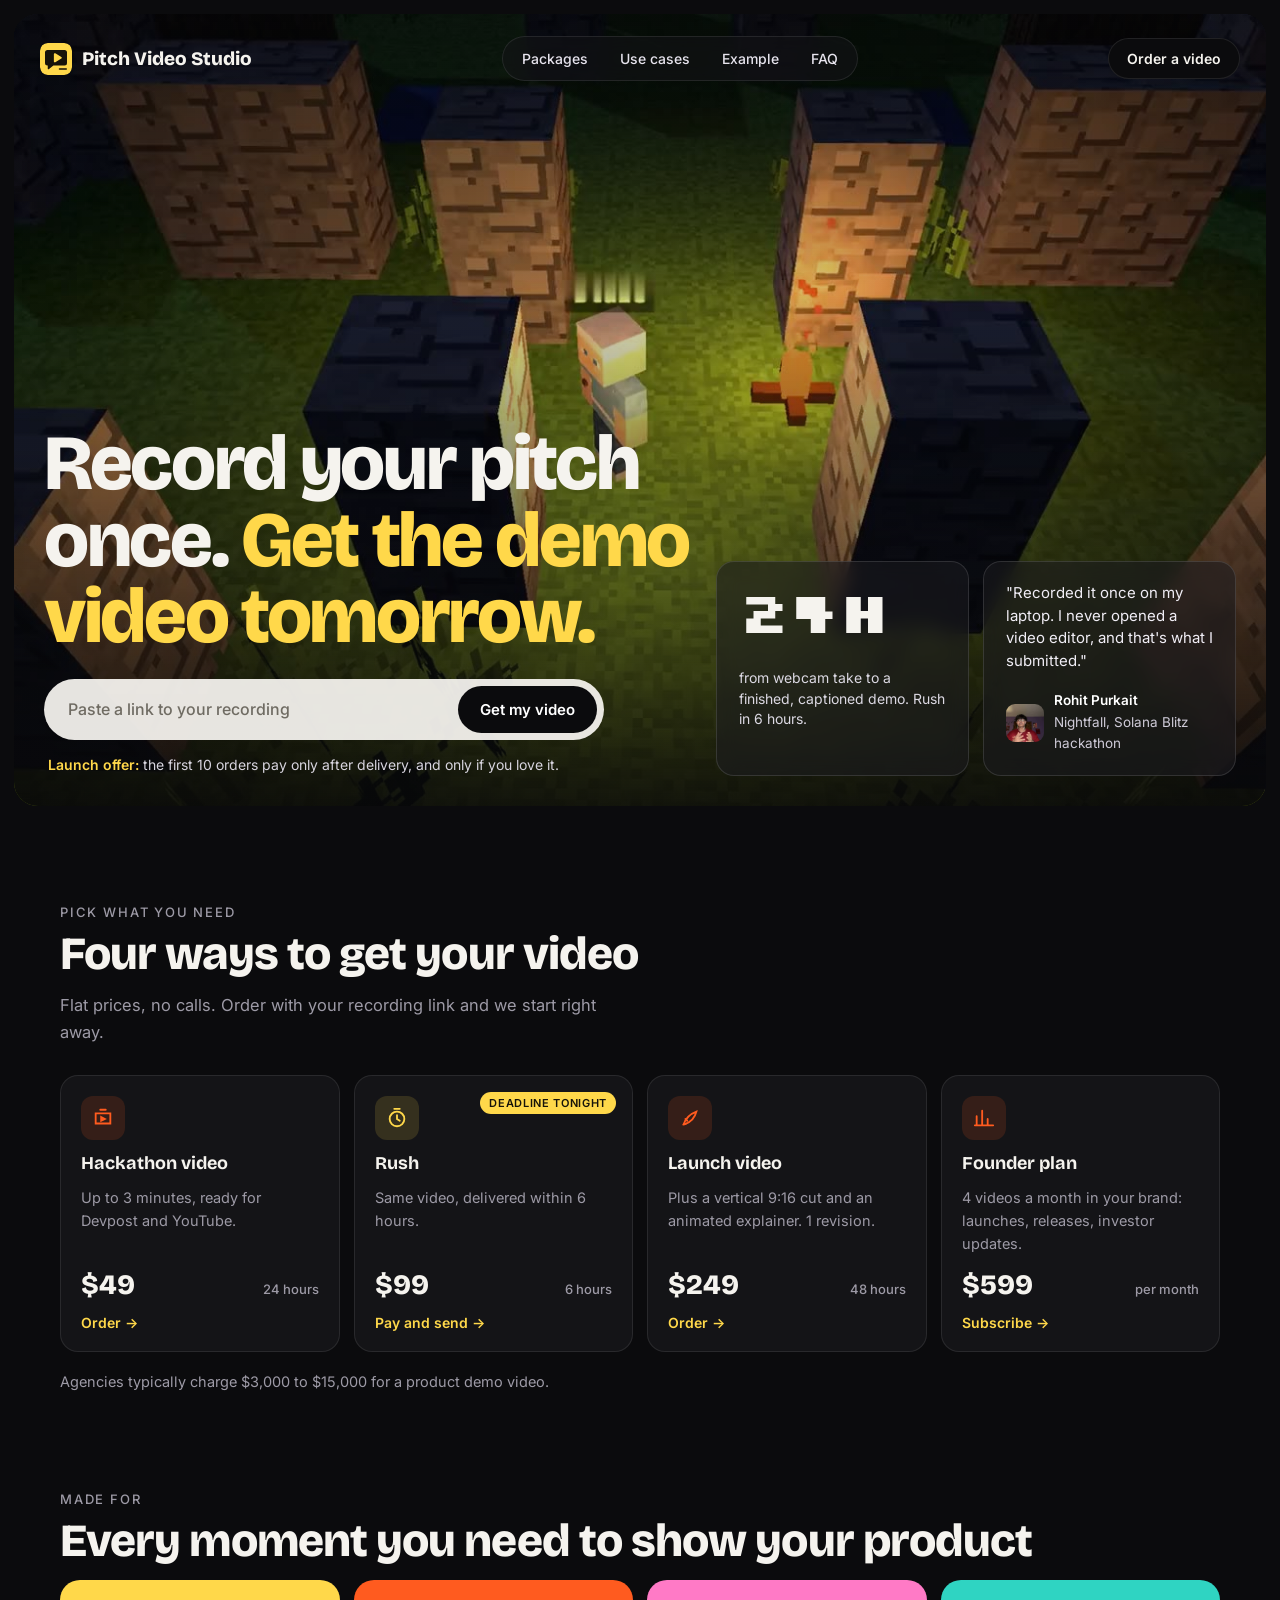
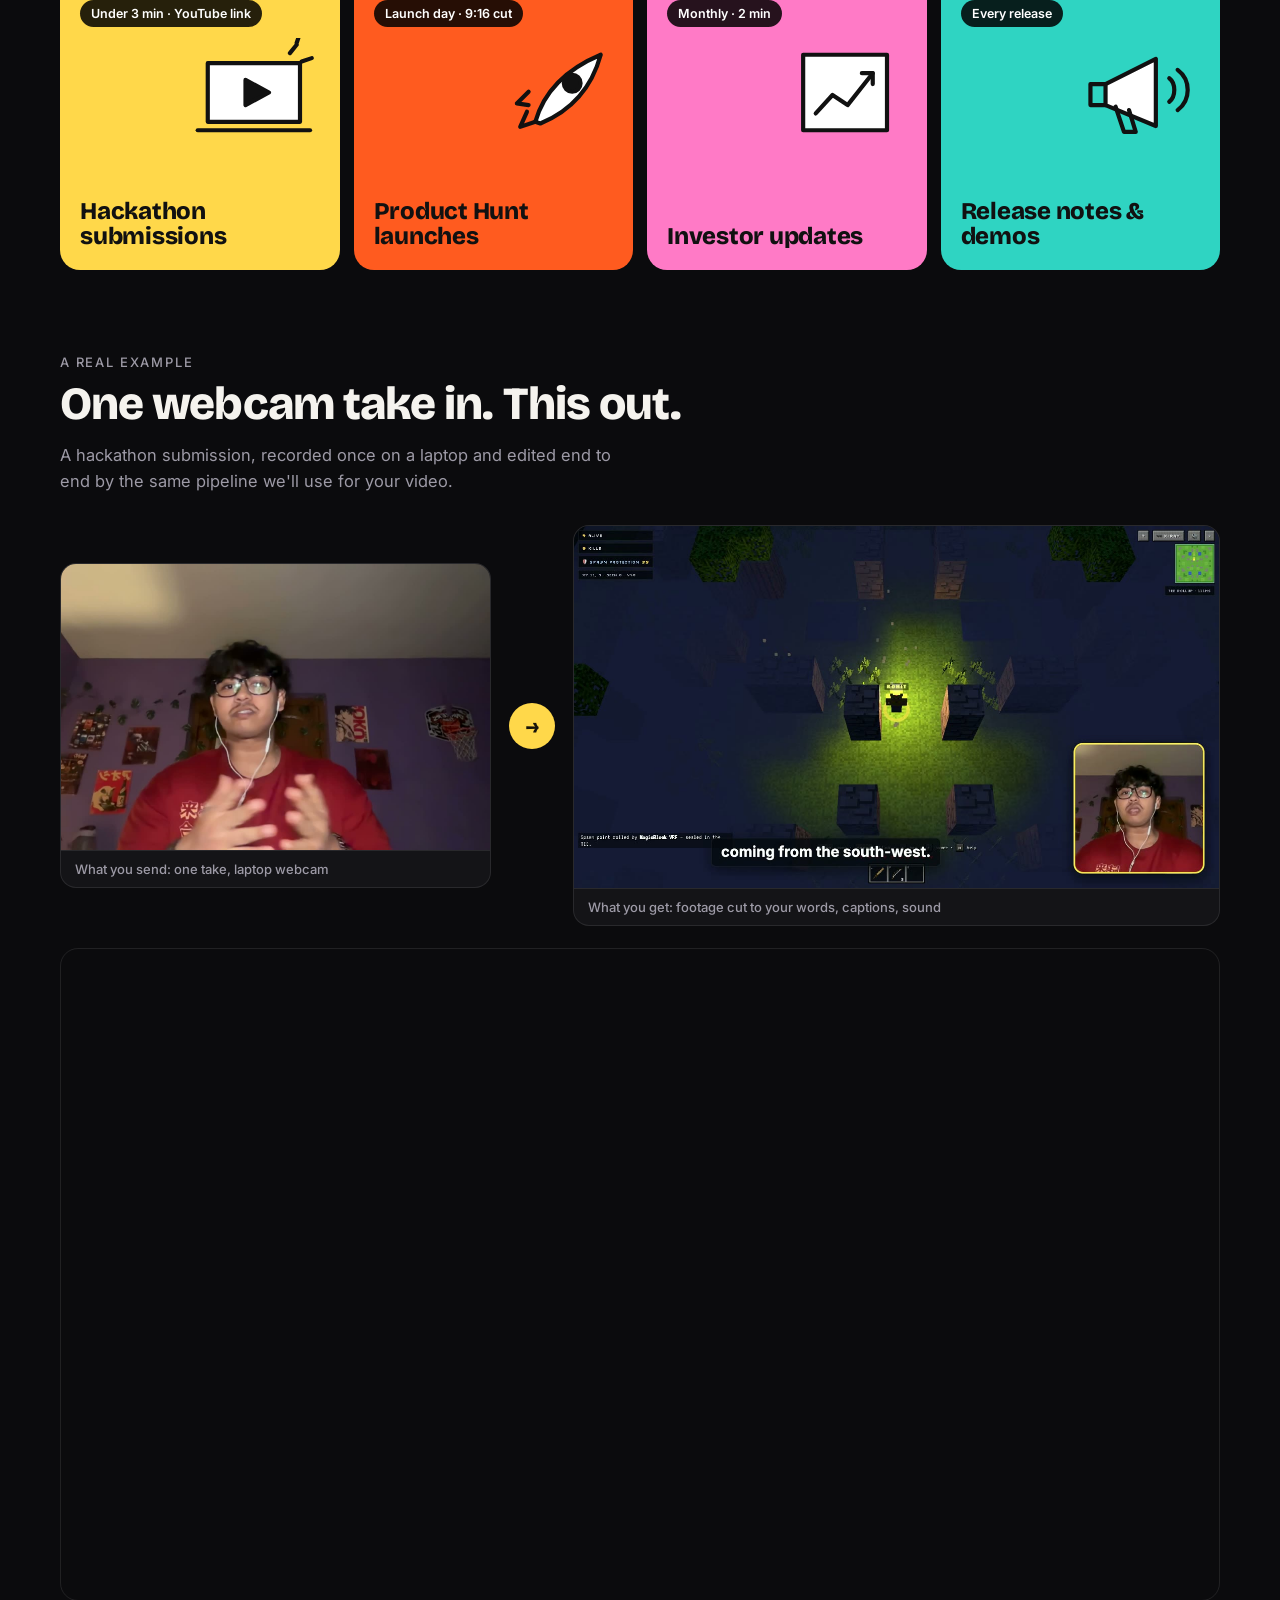
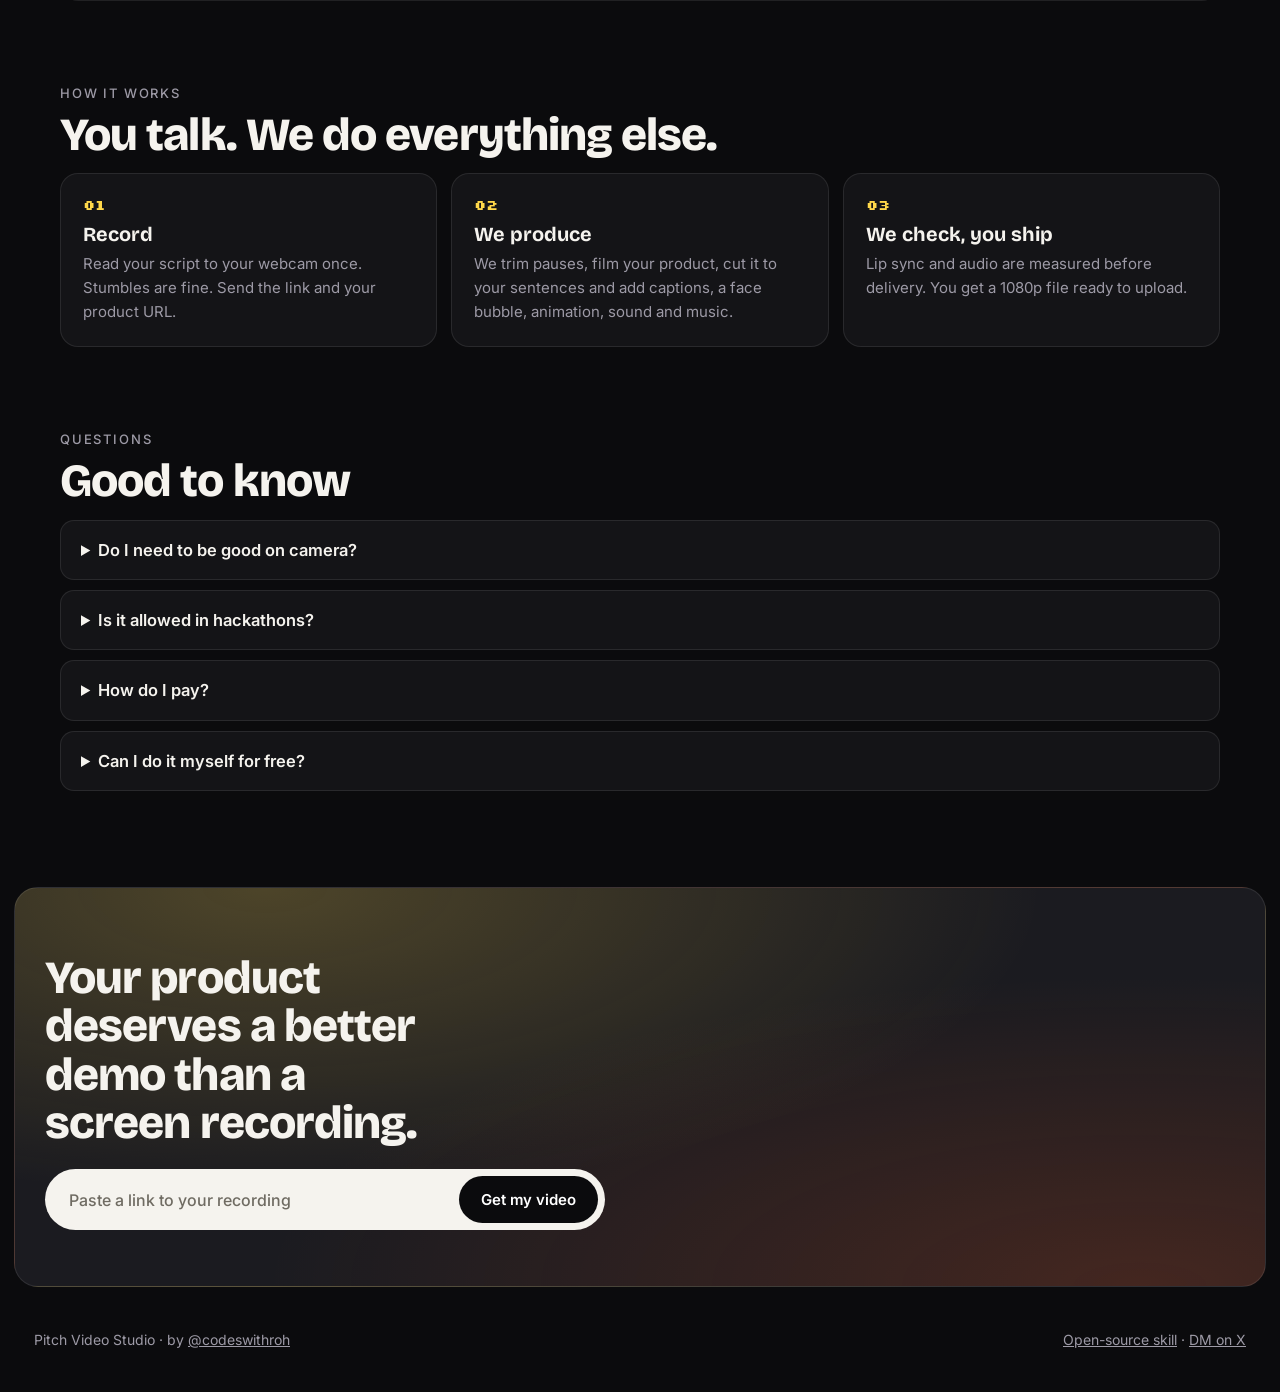
==== commit 4f322c7d: "Smoother hero loop: 30fps title-scene footage, seamless crossfade, lighter blur Co-Authored-By: Clau" ====
--- a/docs/index.html
+++ b/docs/index.html
@@ -27,7 +27,7 @@
 
   /* ── Hero: full-bleed looping demo, Farce-style glass cards ── */
   .hero { position:relative; margin:14px; border-radius:24px; overflow:hidden; min-height:min(88vh, 860px); display:flex; flex-direction:column; isolation:isolate; }
-  .hero video, .hero .poster { position:absolute; inset:0; width:100%; height:100%; object-fit:cover; z-index:-2; }
+  .hero video, .hero .poster { position:absolute; inset:0; width:100%; height:100%; object-fit:cover; z-index:-2; transform:translateZ(0); will-change:transform; }
   .hero::after { content:""; position:absolute; inset:0; z-index:-1;
     background: linear-gradient(180deg, rgba(8,8,10,.55) 0%, rgba(8,8,10,.15) 35%, rgba(8,8,10,.55) 65%, rgba(8,8,10,.92) 100%); }
   nav { display:flex; align-items:center; justify-content:space-between; gap:16px; padding:22px 26px; }
@@ -51,7 +51,7 @@
   .sub b { color:var(--y); font-weight:600; }
   .glass { display:grid; grid-template-columns:1fr 1fr; gap:14px; }
   @media (max-width:560px){ .glass { grid-template-columns:1fr; } }
-  .gcard { padding:20px 22px; border-radius:18px; background:rgba(28,28,34,.55); backdrop-filter:blur(18px) saturate(1.2); border:1px solid rgba(255,255,255,.12); min-width:0; }
+  .gcard { padding:20px 22px; border-radius:18px; background:rgba(28,28,34,.55); backdrop-filter:blur(10px); border:1px solid rgba(255,255,255,.12); min-width:0; }
   .gcard .big { font:700 clamp(42px,5vw,58px)/1 var(--pixel); letter-spacing:-1px; }
   .gcard .lbl { margin-top:28px; font-size:14px; color:#dcd9e3; line-height:1.45; }
   .gcard .q { font-size:15px; line-height:1.5; color:#f1eef6; }
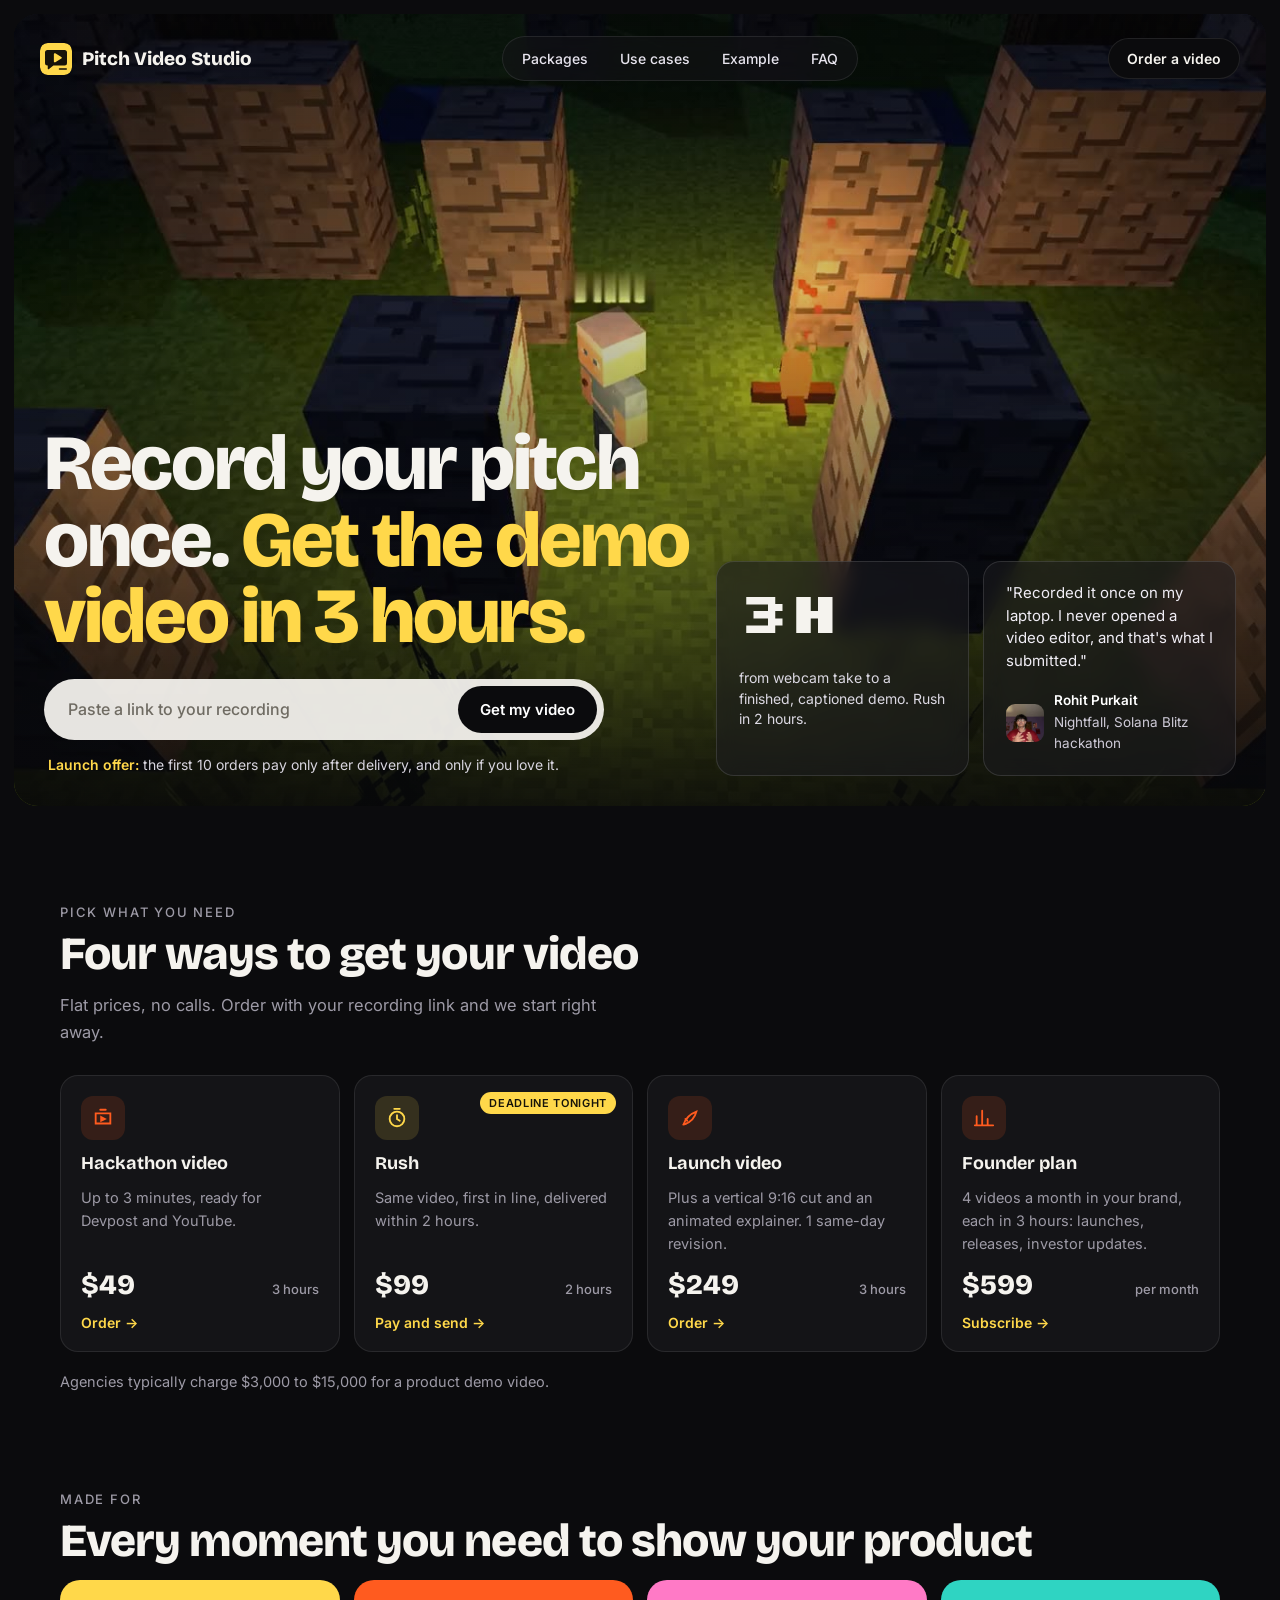
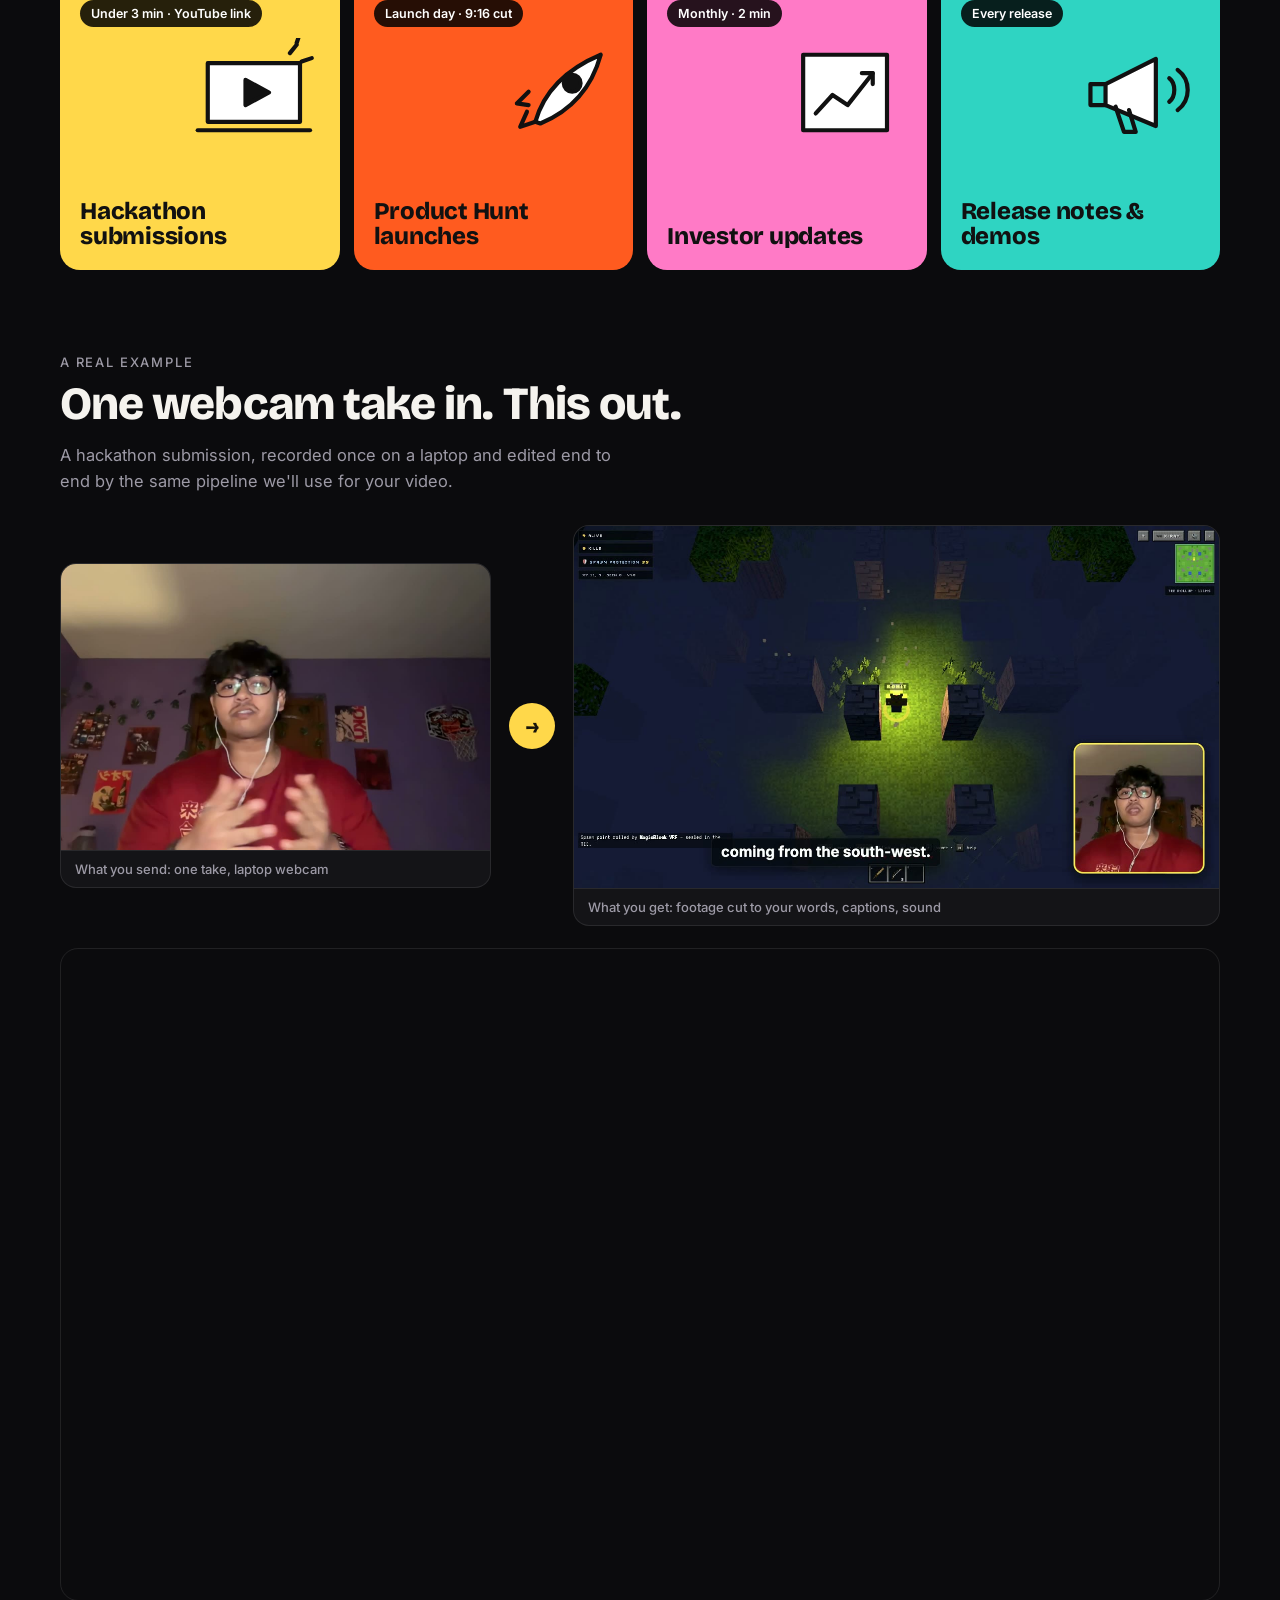
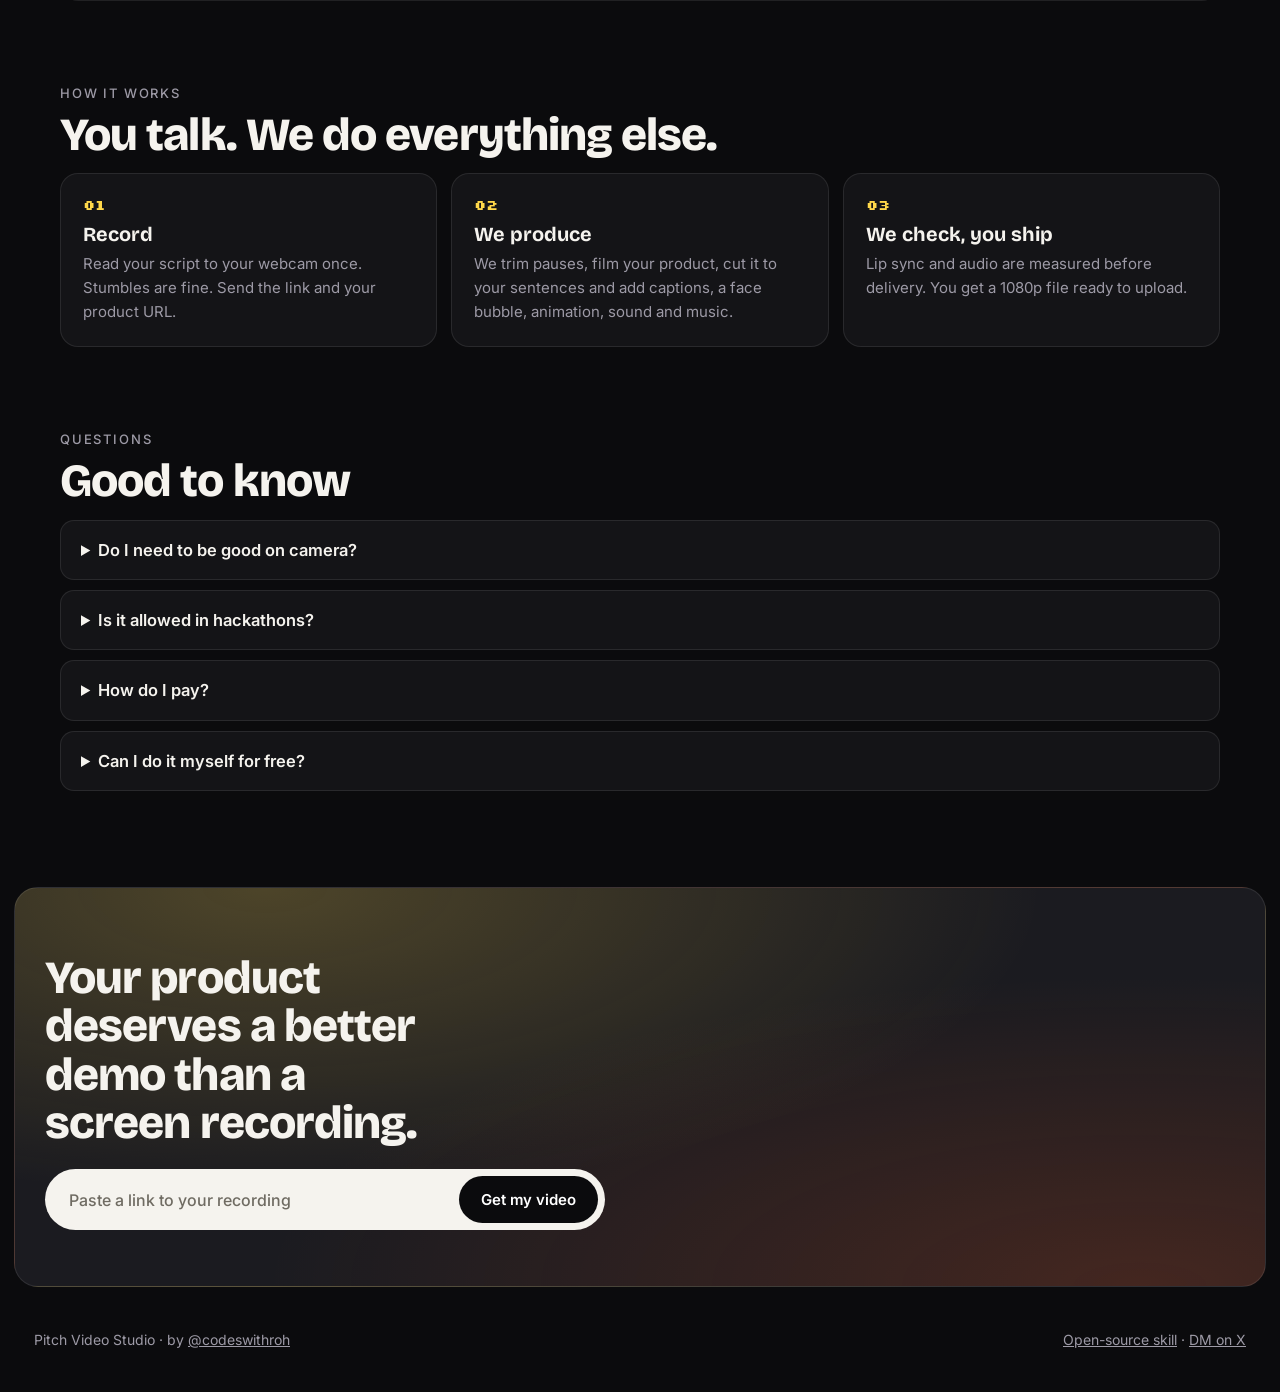
==== commit 0cf1fede: "Faster delivery: 3 hours standard, 2-hour rush Co-Authored-By: Claude Opus 5.5 <noreply@anthropic.co" ====
--- a/docs/index.html
+++ b/docs/index.html
@@ -3,10 +3,10 @@
 <head>
 <meta charset="utf-8" />
 <meta name="viewport" content="width=device-width, initial-scale=1" />
-<title>Pitch Video Studio · Your demo video, done in 24 hours</title>
-<meta name="description" content="Record yourself explaining your product once. Get back a finished demo video: product footage cut to your words, captions, sound design and music. From $49, delivered in 24 hours." />
+<title>Pitch Video Studio · Your demo video, done in 3 hours</title>
+<meta name="description" content="Record yourself explaining your product once. Get back a finished demo video: product footage cut to your words, captions, sound design and music. From $49, delivered in 3 hours." />
 <meta property="og:title" content="Pitch Video Studio" />
-<meta property="og:description" content="Record your pitch once. Get the finished demo video in 24 hours. From $49." />
+<meta property="og:description" content="Record your pitch once. Get the finished demo video in 3 hours. From $49." />
 <meta property="og:image" content="https://pitch-video-studio.vercel.app/assets/hero.jpg" />
 <meta name="twitter:card" content="summary_large_image" />
 <link rel="icon" href="assets/logo.svg" />
@@ -141,7 +141,7 @@
   </nav>
   <div class="herobody">
     <div>
-      <h1>Record your pitch once. <span class="y">Get the demo video tomorrow.</span></h1>
+      <h1>Record your pitch once. <span class="y">Get the demo video in 3 hours.</span></h1>
       <form class="pill" onsubmit="return orderWith(this.take.value)">
         <label for="take" class="sr" style="position:absolute;left:-9999px">Link to your recording</label>
         <input id="take" name="take" type="url" placeholder="Paste a link to your recording" required />
@@ -151,8 +151,8 @@
     </div>
     <div class="glass">
       <div class="gcard">
-        <div class="big">24h</div>
-        <div class="lbl">from webcam take to a finished, captioned demo. Rush in 6 hours.</div>
+        <div class="big">3h</div>
+        <div class="lbl">from webcam take to a finished, captioned demo. Rush in 2 hours.</div>
       </div>
       <div class="gcard">
         <div class="q">"Recorded it once on my laptop. I never opened a video editor, and that's what I submitted."</div>
@@ -171,22 +171,22 @@
       <a class="tile" href="https://github.com/codeswithroh/pitch-video/issues/new?template=order-video.yml">
         <span class="ic"><svg width="22" height="22" viewBox="0 0 24 24" fill="none" stroke="currentColor" stroke-width="2" stroke-linecap="round"><path d="M4 7h16v11H4z"/><path d="M9 3h6M10 11l4 2-4 2z" fill="currentColor"/></svg></span>
         <h3>Hackathon video</h3><p>Up to 3 minutes, ready for Devpost and YouTube.</p>
-        <div class="price">$49<small>24 hours</small></div><span class="go">Order →</span>
+        <div class="price">$49<small>3 hours</small></div><span class="go">Order →</span>
       </a>
       <a class="tile hot" href="https://checkout.dodopayments.com/buy/pdt_0NpbQwJOxbEH2zFn1dTPX?quantity=1">
         <span class="tag">Deadline tonight</span>
         <span class="ic"><svg width="22" height="22" viewBox="0 0 24 24" fill="none" stroke="currentColor" stroke-width="2" stroke-linecap="round"><circle cx="12" cy="13" r="8"/><path d="M12 9v4l3 2M9 2h6"/></svg></span>
-        <h3>Rush</h3><p>Same video, delivered within 6 hours.</p>
-        <div class="price">$99<small>6 hours</small></div><span class="go">Pay and send →</span>
+        <h3>Rush</h3><p>Same video, first in line, delivered within 2 hours.</p>
+        <div class="price">$99<small>2 hours</small></div><span class="go">Pay and send →</span>
       </a>
       <a class="tile" href="https://github.com/codeswithroh/pitch-video/issues/new?template=order-video.yml">
         <span class="ic"><svg width="22" height="22" viewBox="0 0 24 24" fill="none" stroke="currentColor" stroke-width="2" stroke-linecap="round"><path d="M5 19c2-6 6-11 14-14-2 8-7 12-13 14z"/><path d="M5 19l3-1M9 15l-2-2"/></svg></span>
-        <h3>Launch video</h3><p>Plus a vertical 9:16 cut and an animated explainer. 1 revision.</p>
-        <div class="price">$249<small>48 hours</small></div><span class="go">Order →</span>
+        <h3>Launch video</h3><p>Plus a vertical 9:16 cut and an animated explainer. 1 same-day revision.</p>
+        <div class="price">$249<small>3 hours</small></div><span class="go">Order →</span>
       </a>
       <a class="tile" href="https://checkout.dodopayments.com/buy/pdt_0NpbOUNOokiWWVL6PQBvu?quantity=1">
         <span class="ic"><svg width="22" height="22" viewBox="0 0 24 24" fill="none" stroke="currentColor" stroke-width="2" stroke-linecap="round"><path d="M4 20V10M10 20V4M16 20v-7M22 20H2"/></svg></span>
-        <h3>Founder plan</h3><p>4 videos a month in your brand: launches, releases, investor updates.</p>
+        <h3>Founder plan</h3><p>4 videos a month in your brand, each in 3 hours: launches, releases, investor updates.</p>
         <div class="price">$599<small>per month</small></div><span class="go">Subscribe →</span>
       </a>
     </div>
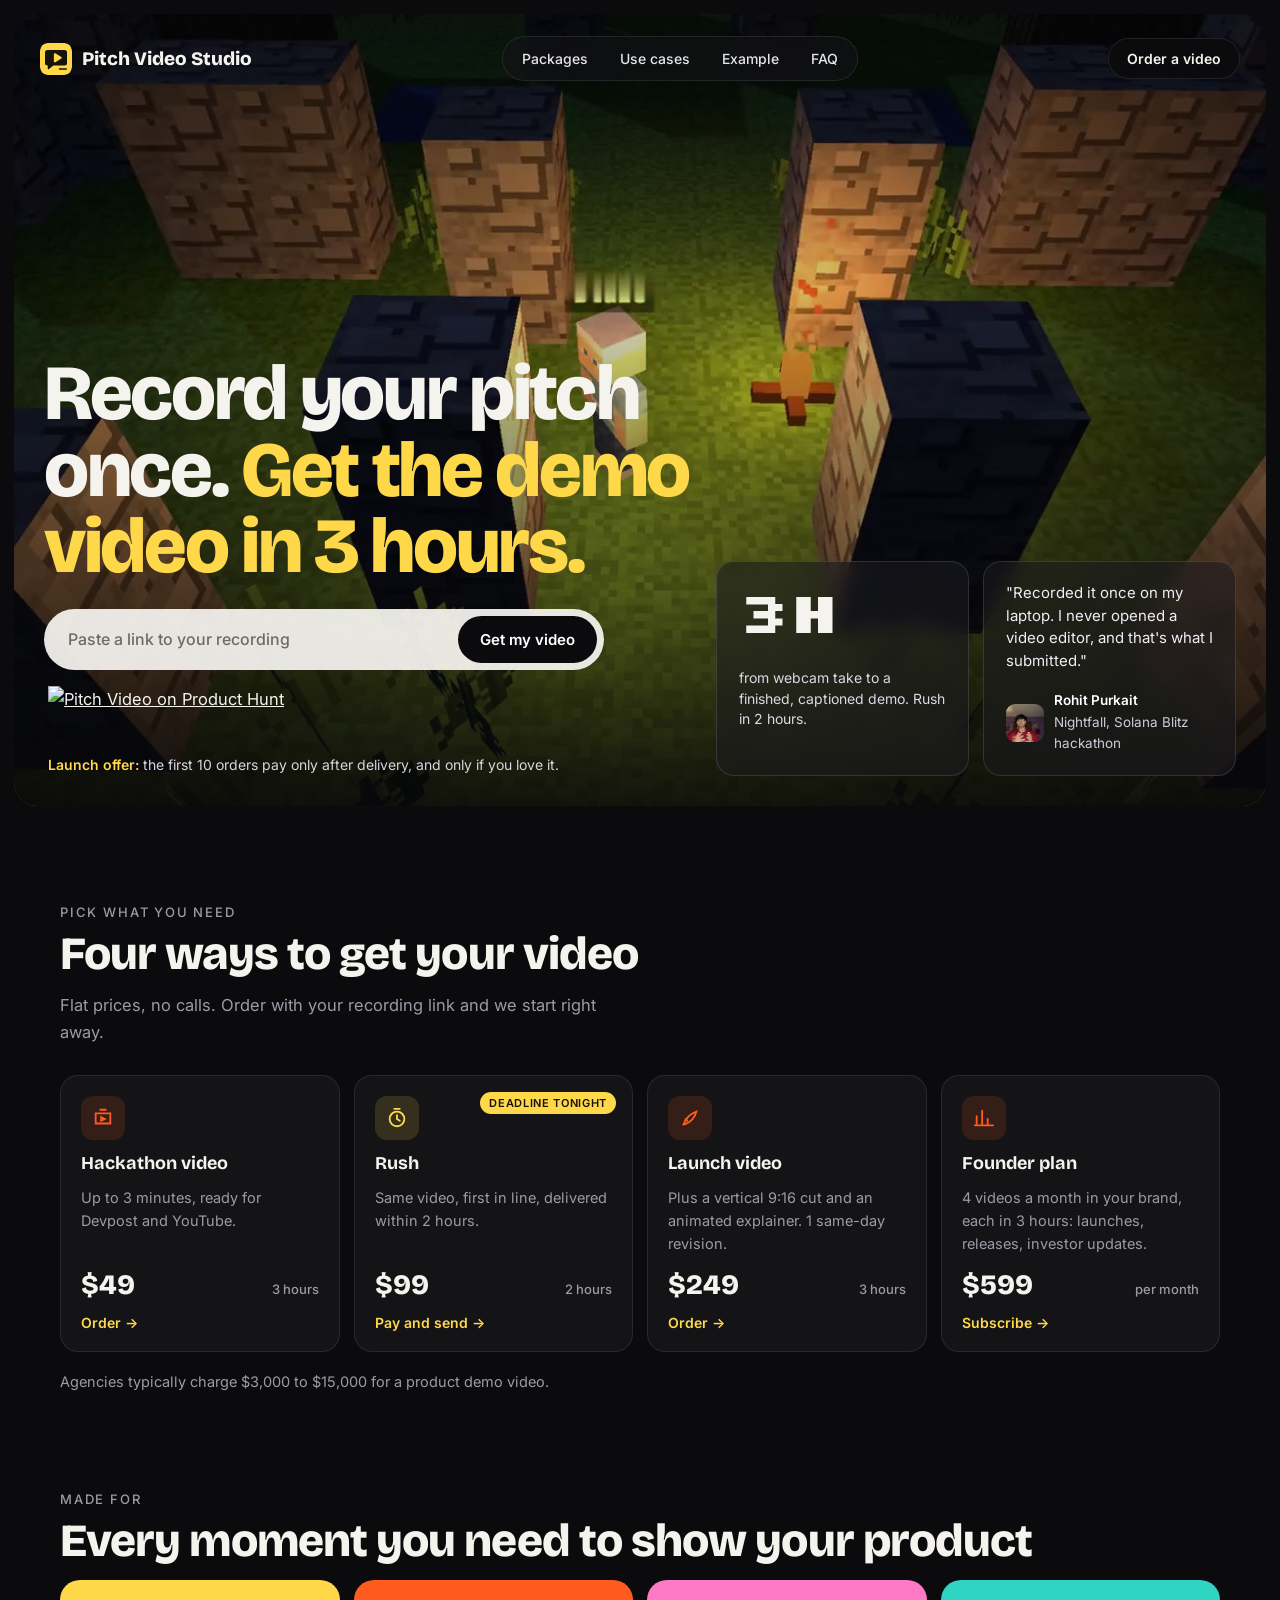
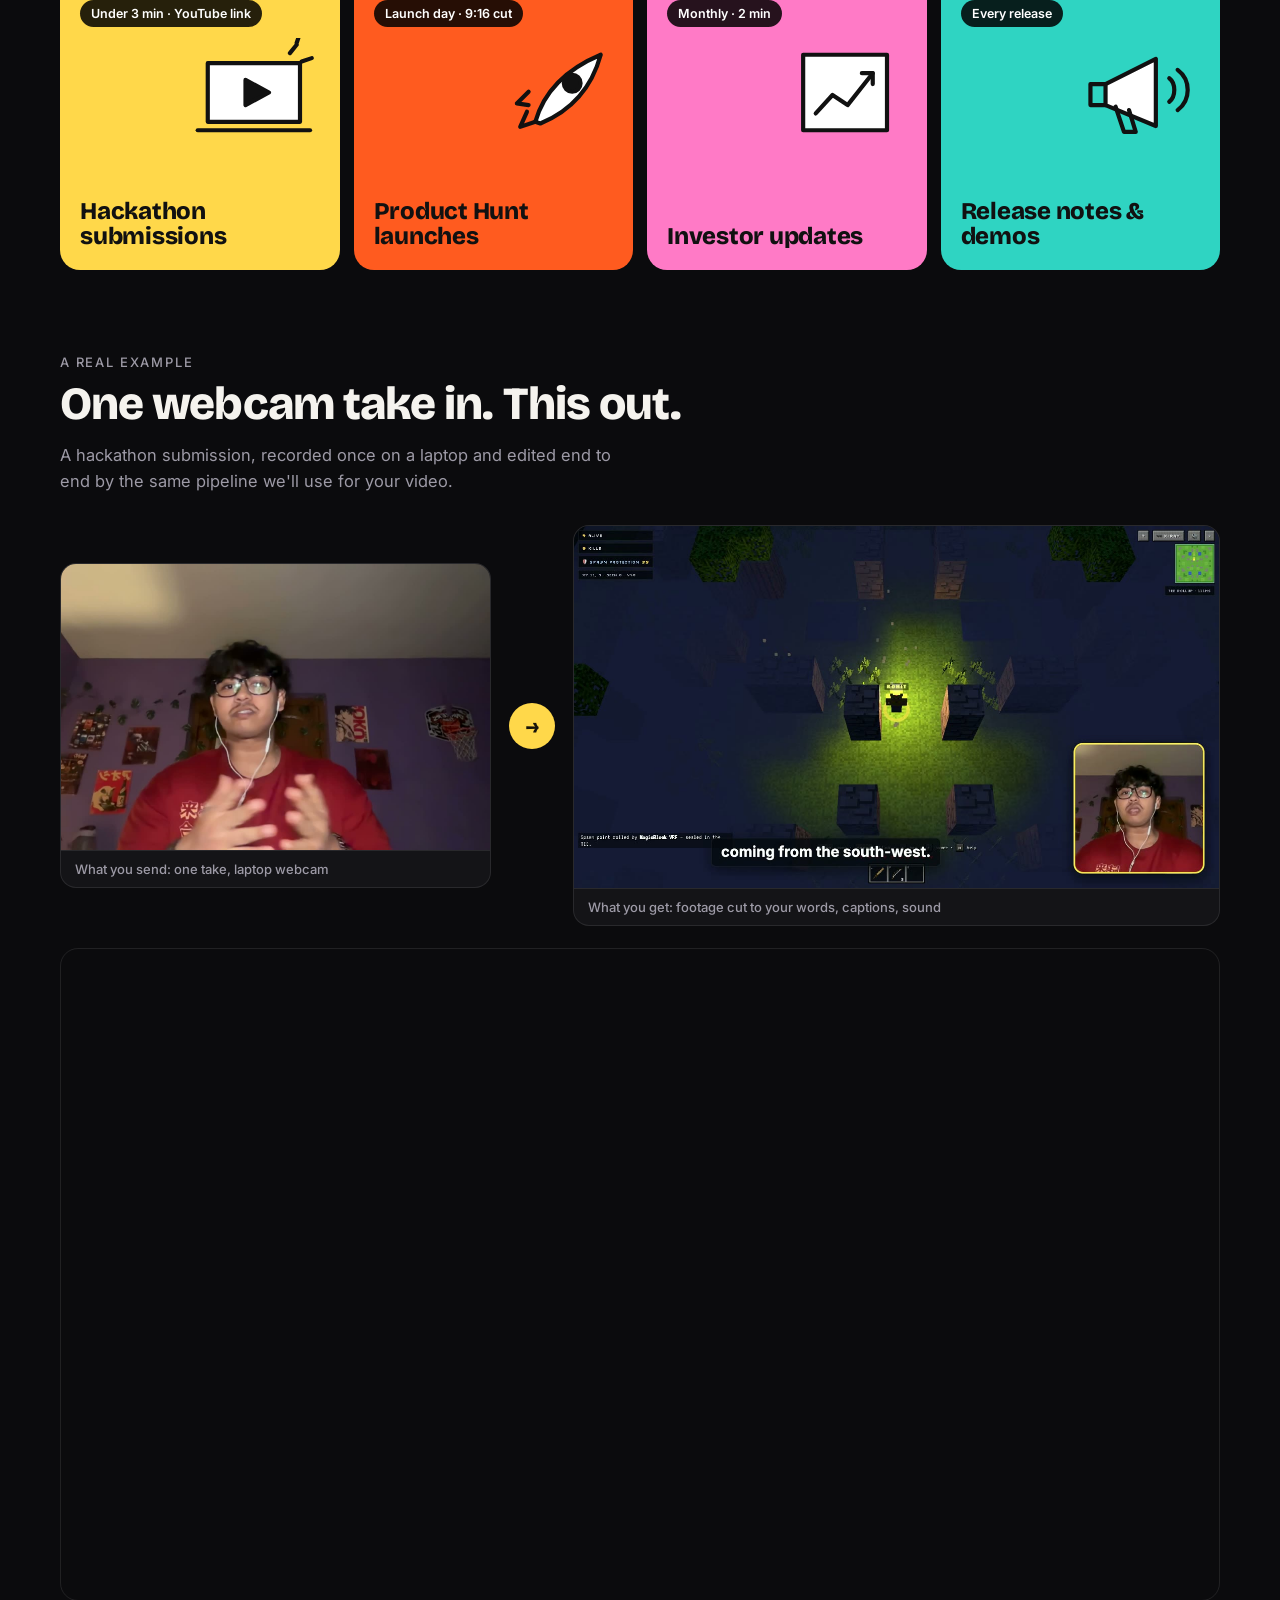
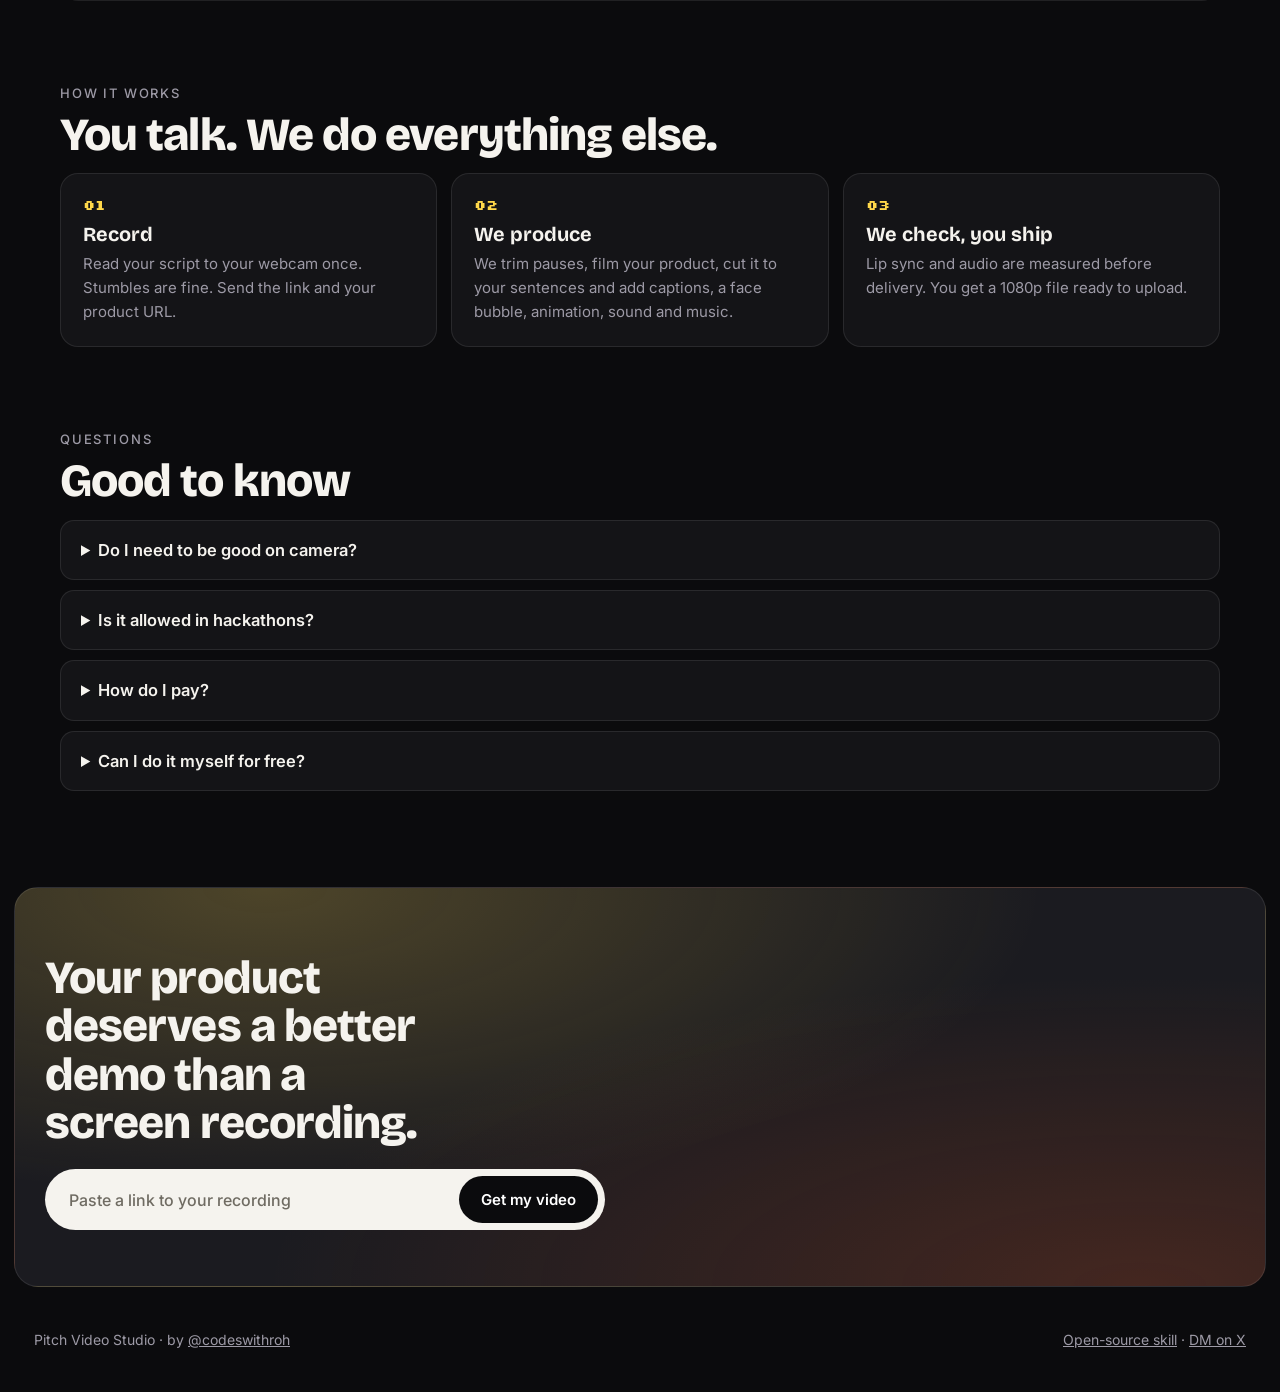
==== commit 25265589: "Add Product Hunt badge Co-Authored-By: Claude Opus 5.5 <noreply@anthropic.com>" ====
--- a/docs/index.html
+++ b/docs/index.html
@@ -147,6 +147,7 @@
         <input id="take" name="take" type="url" placeholder="Paste a link to your recording" required />
         <button type="submit">Get my video</button>
       </form>
+      <div style="margin:16px 4px 0"><a href="https://www.producthunt.com/posts/pitch-video?utm_source=badge-featured&utm_medium=badge" target="_blank" rel="noopener"><img src="https://api.producthunt.com/widgets/embed-image/v1/featured.svg?post_id=1277696&theme=dark" alt="Pitch Video on Product Hunt" width="250" height="54" /></a></div>
       <p class="sub"><b>Launch offer:</b> the first 10 orders pay only after delivery, and only if you love it.</p>
     </div>
     <div class="glass">
